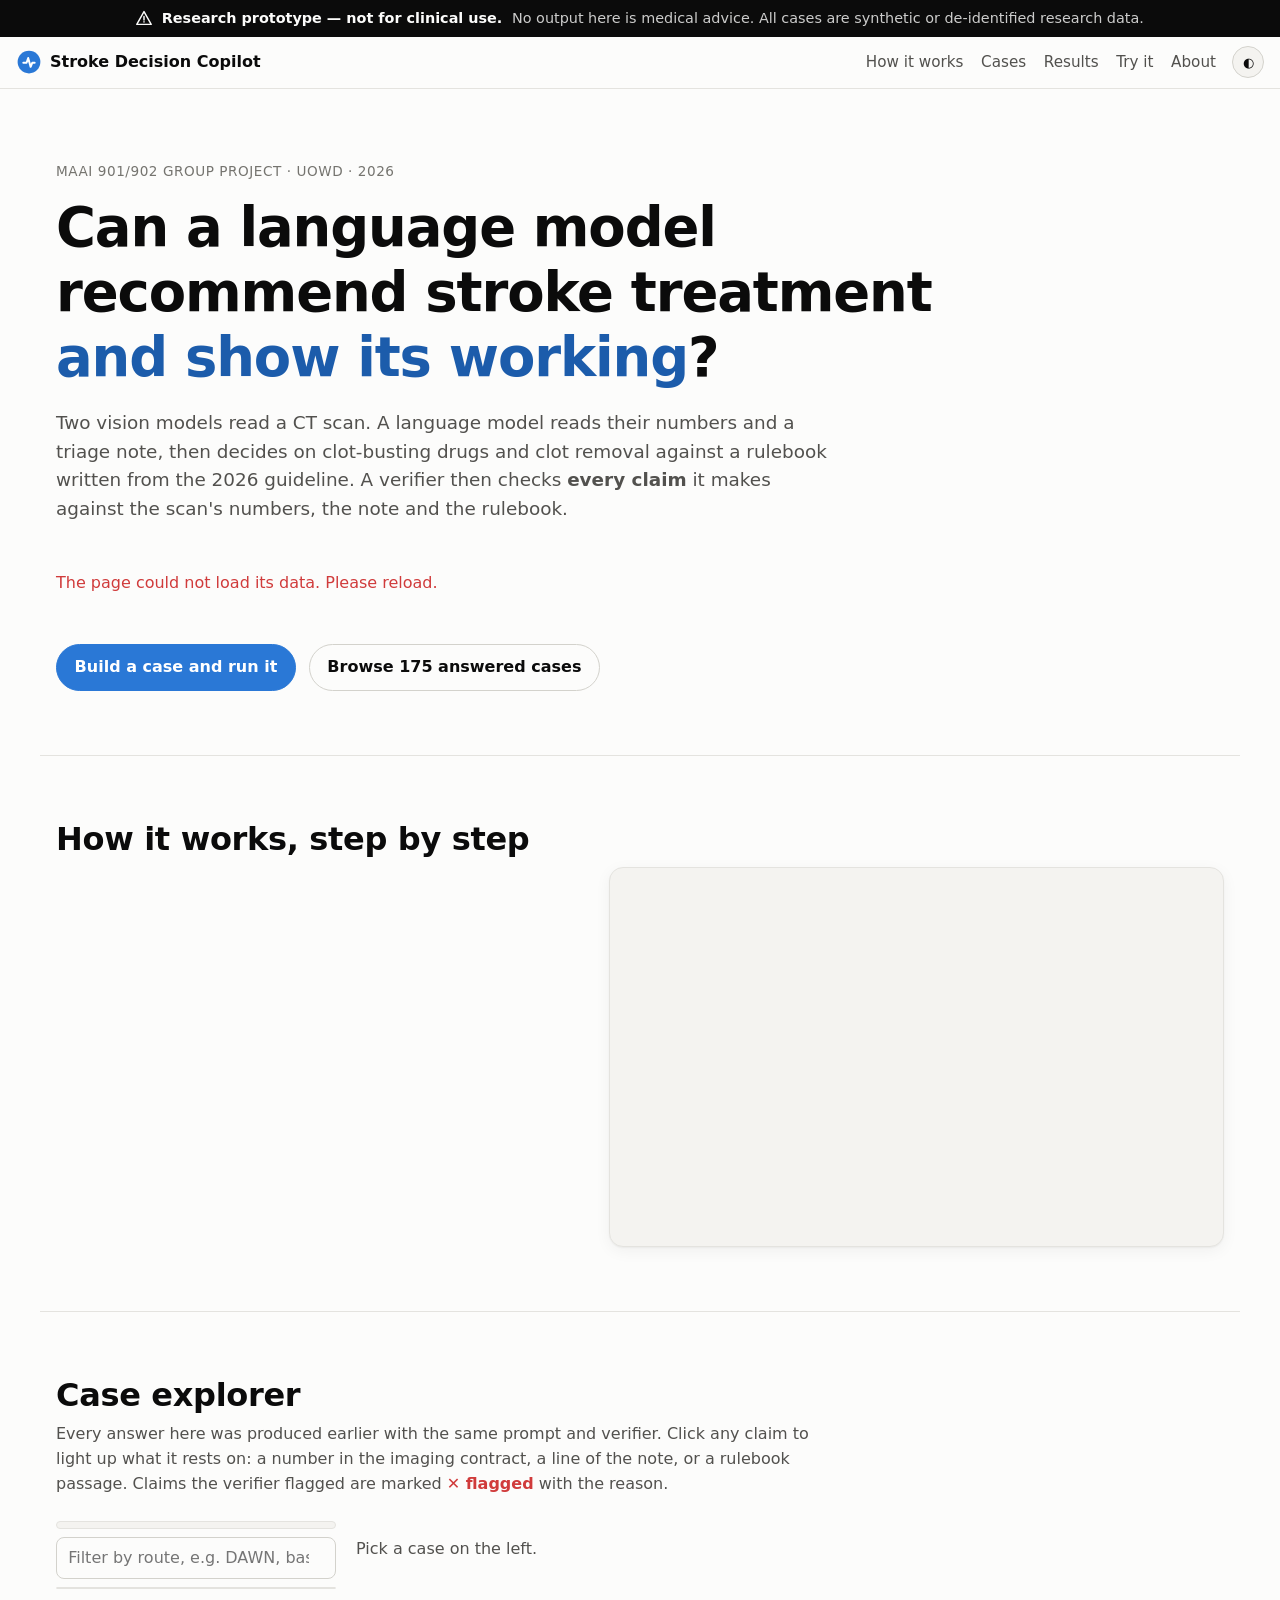
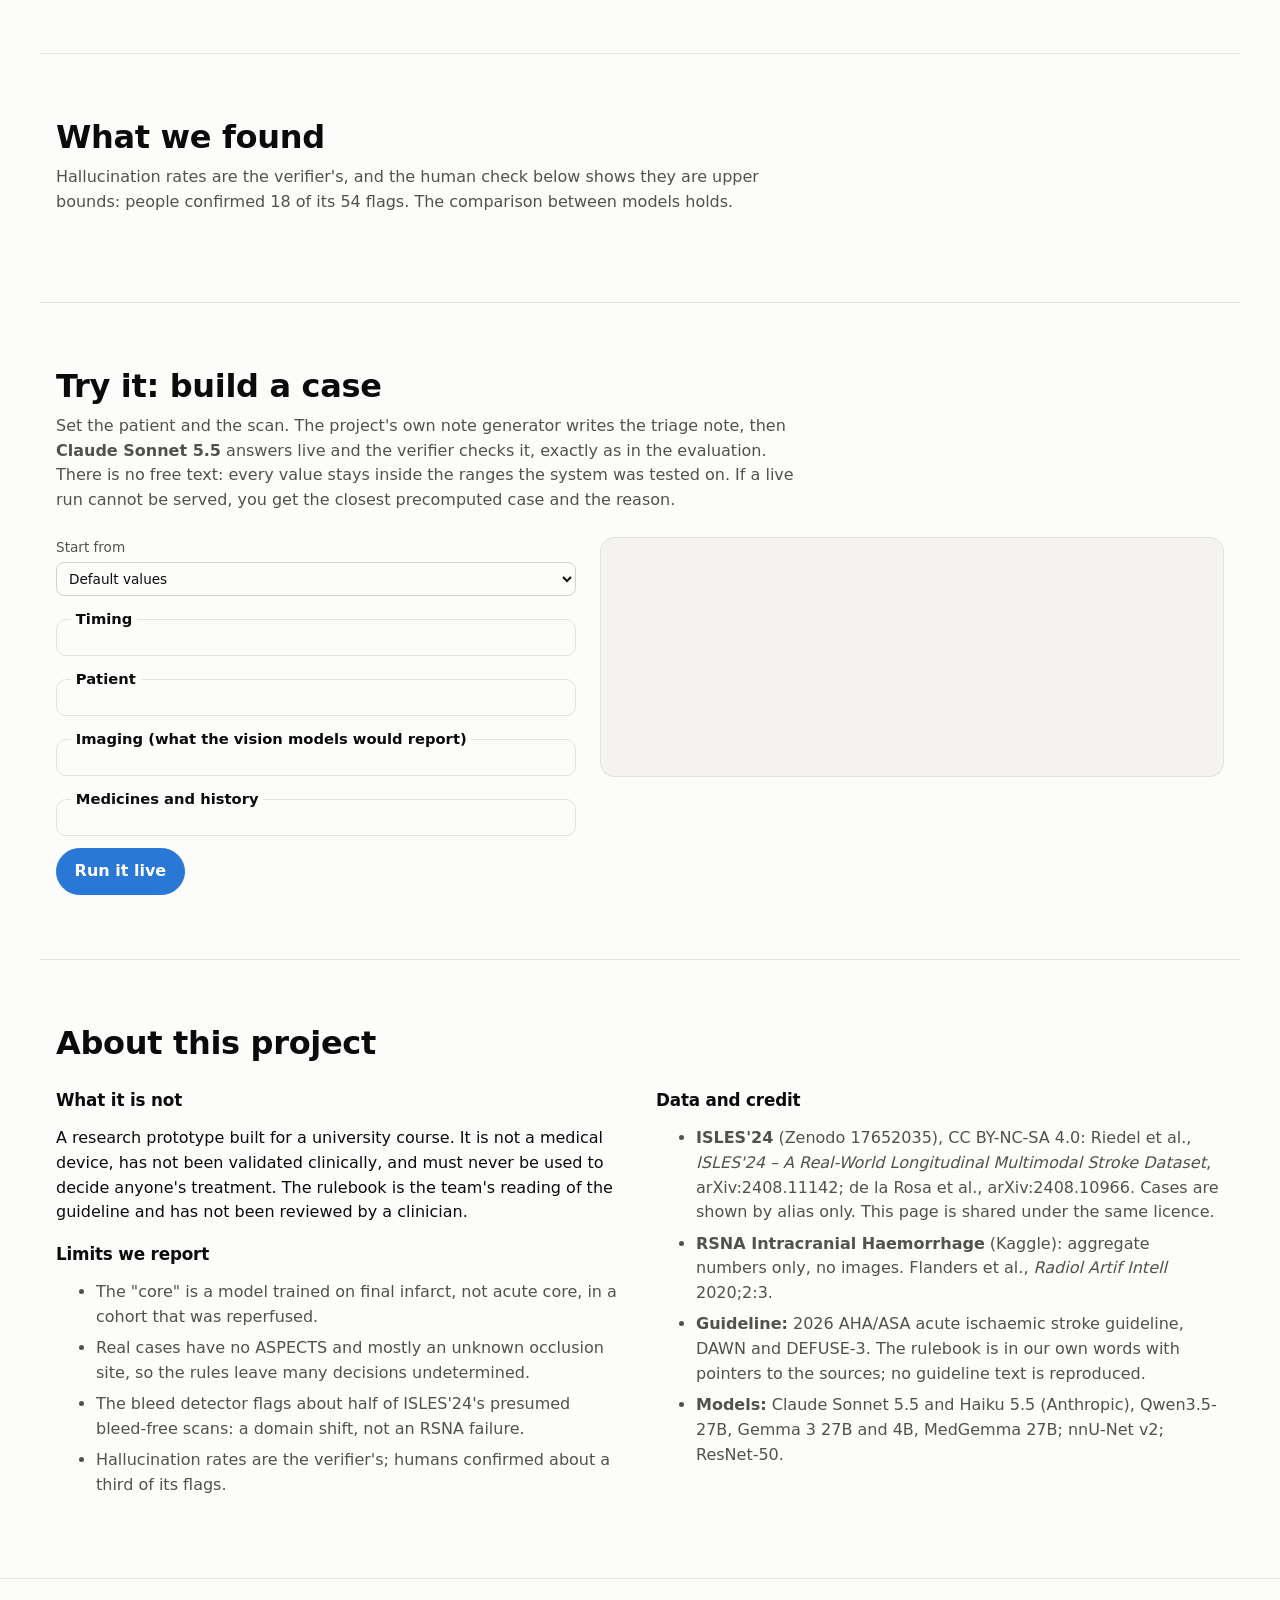
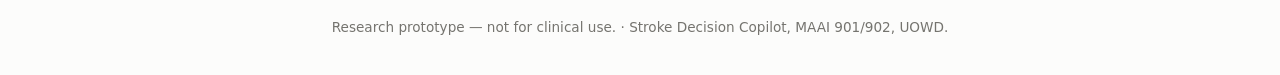
==== demo/space/static/index.html @ 5b5594b1 "EXP-61 fix: name the nnU-Net runs exactly (fold 0: EXP-14 checkpoint, EXP-22 masks). Space page (sto" ====
<!doctype html>
<html lang="en">
<head>
<meta charset="utf-8">
<meta name="viewport" content="width=device-width, initial-scale=1">
<title>Stroke Decision Copilot</title>
<meta name="description" content="A research prototype that reads stroke imaging and a triage note, recommends thrombolysis and thrombectomy against a guideline rulebook, and checks every claim it makes. Not for clinical use.">
<link rel="icon" href="data:image/svg+xml,%3Csvg xmlns='http://www.w3.org/2000/svg' viewBox='0 0 32 32'%3E%3Ccircle cx='16' cy='16' r='14' fill='%232a78d6'/%3E%3Cpath d='M9 17h4l2-6 3 11 2-5h3' stroke='white' stroke-width='2.4' fill='none' stroke-linecap='round' stroke-linejoin='round'/%3E%3C/svg%3E">
<link rel="stylesheet" href="styles.css">
<script src="charts.js" defer></script>
<script src="app.js" defer></script>
</head>
<body>
<div class="banner" role="note" aria-label="Research prototype — not for clinical use">
  <svg aria-hidden="true" viewBox="0 0 20 20" width="16" height="16"><path d="M10 2 19 18H1Z" fill="none" stroke="currentColor" stroke-width="1.8" stroke-linejoin="round"/><path d="M10 8v4.5M10 14.6v.4" stroke="currentColor" stroke-width="1.8" stroke-linecap="round"/></svg>
  <strong>Research prototype — not for clinical use.</strong>
  <span class="banner-more">No output here is medical advice. All cases are synthetic or de-identified research data.</span>
</div>

<header class="top">
  <a class="brand" href="#top" aria-label="Stroke Decision Copilot, home">
    <svg aria-hidden="true" viewBox="0 0 32 32" width="26" height="26"><circle cx="16" cy="16" r="14" fill="var(--accent)"/><path d="M9 17h4l2-6 3 11 2-5h3" stroke="#fff" stroke-width="2.4" fill="none" stroke-linecap="round" stroke-linejoin="round"/></svg>
    <span>Stroke Decision Copilot</span>
  </a>
  <nav aria-label="Sections">
    <a href="#story">How it works</a>
    <a href="#cases">Cases</a>
    <a href="#results">Results</a>
    <a href="#try">Try it</a>
    <a href="#about">About</a>
  </nav>
  <button class="theme" type="button" aria-label="Switch light or dark theme" title="Theme">◐</button>
</header>

<main id="top">
  <section class="hero">
    <p class="eyebrow">MAAI 901/902 group project · UOWD · 2026</p>
    <h1>Can a language model recommend stroke treatment <em>and show its working</em>?</h1>
    <p class="lede">Two vision models read a CT scan. A language model reads their numbers and a triage note,
      then decides on clot-busting drugs and clot removal against a rulebook written from the 2026 guideline.
      A verifier then checks <strong>every claim</strong> it makes against the scan's numbers, the note and the rulebook.</p>
    <div class="hero-stats" id="hero-stats" aria-live="polite"></div>
    <div class="hero-cta">
      <a class="btn primary" href="#try">Build a case and run it</a>
      <a class="btn" href="#cases">Browse 175 answered cases</a>
    </div>
  </section>

  <section id="story" class="story" aria-labelledby="story-title">
    <h2 id="story-title">How it works, step by step</h2>
    <div class="story-grid">
      <ol class="steps" id="steps"></ol>
      <div class="stage" aria-live="polite"><div class="stage-card" id="stage"></div></div>
    </div>
  </section>

  <section id="cases" class="cases" aria-labelledby="cases-title">
    <h2 id="cases-title">Case explorer</h2>
    <p class="section-lede">Every answer here was produced earlier with the same prompt and verifier. Click any claim to light up
      what it rests on: a number in the imaging contract, a line of the note, or a rulebook passage. Claims the verifier
      flagged are marked <span class="flag-chip">✕ flagged</span> with the reason.</p>
    <div class="explorer">
      <aside class="case-list" aria-label="Cases">
        <div class="tabs" role="tablist" id="case-tabs"></div>
        <label class="search"><span class="visually-hidden">Filter cases</span>
          <input id="case-filter" type="search" placeholder="Filter by route, e.g. DAWN, basilar, INR"></label>
        <ul id="case-items" class="case-items"></ul>
      </aside>
      <div class="case-view" id="case-view"><p class="muted">Pick a case on the left.</p></div>
    </div>
  </section>

  <section id="results" class="results" aria-labelledby="results-title">
    <h2 id="results-title">What we found</h2>
    <p class="section-lede">Hallucination rates are the verifier's, and the human check below shows they are upper bounds:
      people confirmed 18 of its 54 flags. The comparison between models holds.</p>
    <div class="result-grid" id="result-grid"></div>
  </section>

  <section id="try" class="try" aria-labelledby="try-title">
    <h2 id="try-title">Try it: build a case</h2>
    <p class="section-lede">Set the patient and the scan. The project's own note generator writes the triage note, then
      <strong>Claude Sonnet 5.5</strong> answers live and the verifier checks it, exactly as in the evaluation. There is no
      free text: every value stays inside the ranges the system was tested on. If a live run cannot be served, you get the
      closest precomputed case and the reason.</p>
    <div class="builder">
      <form id="builder" class="controls" novalidate>
        <div class="preset-row">
          <label>Start from<select id="preset"><option value="">Default values</option></select></label>
        </div>
        <fieldset><legend>Timing</legend><div class="fields" id="f-timing"></div></fieldset>
        <fieldset><legend>Patient</legend><div class="fields" id="f-patient"></div></fieldset>
        <fieldset><legend>Imaging (what the vision models would report)</legend><div class="fields" id="f-imaging"></div></fieldset>
        <fieldset><legend>Medicines and history</legend><div class="fields" id="f-history"></div></fieldset>
        <div class="run-row">
          <button class="btn primary" type="submit" id="run">Run it live</button>
          <span class="muted small" id="live-status"></span>
        </div>
        <p class="error" id="builder-error" role="alert" hidden></p>
      </form>
      <div class="run-panel" id="run-panel">
        <ol class="progress" id="progress" aria-live="polite"></ol>
        <div id="run-result"></div>
      </div>
    </div>
  </section>

  <section id="about" class="about" aria-labelledby="about-title">
    <h2 id="about-title">About this project</h2>
    <div class="about-grid">
      <div>
        <h3>What it is not</h3>
        <p>A research prototype built for a university course. It is not a medical device, has not been validated
          clinically, and must never be used to decide anyone's treatment. The rulebook is the team's reading of the
          guideline and has not been reviewed by a clinician.</p>
        <h3>Limits we report</h3>
        <ul>
          <li>The "core" is a model trained on final infarct, not acute core, in a cohort that was reperfused.</li>
          <li>Real cases have no ASPECTS and mostly an unknown occlusion site, so the rules leave many decisions undetermined.</li>
          <li>The bleed detector flags about half of ISLES'24's presumed bleed-free scans: a domain shift, not an RSNA failure.</li>
          <li>Hallucination rates are the verifier's; humans confirmed about a third of its flags.</li>
        </ul>
      </div>
      <div>
        <h3>Data and credit</h3>
        <ul>
          <li><strong>ISLES'24</strong> (Zenodo 17652035), CC BY-NC-SA 4.0: Riedel et al., <em>ISLES'24 – A Real-World
            Longitudinal Multimodal Stroke Dataset</em>, arXiv:2408.11142; de la Rosa et al., arXiv:2408.10966. Cases are
            shown by alias only. This page is shared under the same licence.</li>
          <li><strong>RSNA Intracranial Haemorrhage</strong> (Kaggle): aggregate numbers only, no images. Flanders et al.,
            <em>Radiol Artif Intell</em> 2020;2:3.</li>
          <li><strong>Guideline:</strong> 2026 AHA/ASA acute ischaemic stroke guideline, DAWN and DEFUSE-3. The rulebook is in
            our own words with pointers to the sources; no guideline text is reproduced.</li>
          <li><strong>Models:</strong> Claude Sonnet 5.5 and Haiku 5.5 (Anthropic), Qwen3.5-27B, Gemma 3 27B and 4B,
            MedGemma 27B; nnU-Net v2; ResNet-50.</li>
        </ul>
      </div>
    </div>
  </section>
</main>
<footer class="foot"><p>Research prototype — not for clinical use. · Stroke Decision Copilot, MAAI 901/902, UOWD.</p></footer>
<div class="tooltip" id="tooltip" role="tooltip" hidden></div>
</body>
</html>
---- demo/space/static/styles.css ----
/* Stroke Decision Copilot — the public Space (DEC-32). Tokens first; light and dark are each chosen, not flipped. */
:root {
  color-scheme: light;
  --surface: #fcfcfb; --surface-2: #f4f3f0; --surface-3: #ebeae6; --line: #e4e3df; --line-2: #d3d2cc;
  --ink: #0b0b0b; --ink-2: #52514e; --ink-3: #75746f;
  --accent: #2a78d6; --accent-ink: #1c5cab; --accent-soft: #e6effb;
  --s1: #2a78d6; --s2: #eb6834; --s3: #1baf7a; --s4: #eda100; --s5: #e87ba4; --s6: #008300;
  --good: #0ca30c; --good-ink: #006300; --critical: #d03b3b; --critical-soft: #fbe9e9; --warning: #fab219;
  --hl-vision: #fff0b3; --hl-note: #d9f2e6; --hl-passage: #e6effb;
  --banner-bg: #0b0b0b; --banner-fg: #fcfcfb;
  --radius: 10px; --shadow: 0 1px 2px rgba(0,0,0,.05), 0 4px 16px rgba(0,0,0,.05);
  --font: ui-sans-serif, system-ui, -apple-system, "Segoe UI", Roboto, "Helvetica Neue", Arial, sans-serif;
  --mono: ui-monospace, "SF Mono", Menlo, Consolas, monospace;
}
@media (prefers-color-scheme: dark) {
  :root:not([data-theme="light"]) {
    color-scheme: dark;
    --surface: #1a1a19; --surface-2: #222220; --surface-3: #2c2c2a; --line: #333331; --line-2: #45453f;
    --ink: #f0efec; --ink-2: #c3c2b7; --ink-3: #9b9a91;
    --accent: #3987e5; --accent-ink: #86b6ef; --accent-soft: #1c2c40;
    --s1: #3987e5; --s2: #d95926; --s3: #199e70; --s4: #c98500; --s5: #d55181; --s6: #008300;
    --good-ink: #5fc35f; --critical-soft: #3a1f1f;
    --hl-vision: #4a3f12; --hl-note: #173b2b; --hl-passage: #1c2c40;
    --banner-bg: #f0efec; --banner-fg: #0b0b0b;
    --shadow: 0 1px 2px rgba(0,0,0,.4);
  }
}
:root[data-theme="dark"] {
  color-scheme: dark;
  --surface: #1a1a19; --surface-2: #222220; --surface-3: #2c2c2a; --line: #333331; --line-2: #45453f;
  --ink: #f0efec; --ink-2: #c3c2b7; --ink-3: #9b9a91;
  --accent: #3987e5; --accent-ink: #86b6ef; --accent-soft: #1c2c40;
  --s1: #3987e5; --s2: #d95926; --s3: #199e70; --s4: #c98500; --s5: #d55181; --s6: #008300;
  --good-ink: #5fc35f; --critical-soft: #3a1f1f;
  --hl-vision: #4a3f12; --hl-note: #173b2b; --hl-passage: #1c2c40;
  --banner-bg: #f0efec; --banner-fg: #0b0b0b;
  --shadow: 0 1px 2px rgba(0,0,0,.4);
}

* { box-sizing: border-box; }
html { scroll-behavior: smooth; scroll-padding-top: 108px; }
@media (prefers-reduced-motion: reduce) { html { scroll-behavior: auto; } * { transition: none !important; animation: none !important; } }
body { margin: 0; background: var(--surface); color: var(--ink); font: 16px/1.55 var(--font); -webkit-font-smoothing: antialiased; }
h1, h2, h3 { line-height: 1.2; letter-spacing: -0.01em; }
h2 { font-size: clamp(1.5rem, 2.6vw, 2rem); margin: 0 0 .5rem; }
h3 { font-size: 1.05rem; margin: 1.2rem 0 .4rem; }
a { color: var(--accent-ink); }
.muted { color: var(--ink-2); } .small { font-size: .85rem; }
.visually-hidden { position: absolute; width: 1px; height: 1px; overflow: hidden; clip: rect(0 0 0 0); white-space: nowrap; }
:focus-visible { outline: 2px solid var(--accent); outline-offset: 2px; border-radius: 4px; }

/* The banner (§8.5): fixed, never dismissable. */
.banner { position: sticky; top: 0; z-index: 50; display: flex; gap: .6rem; align-items: center; justify-content: center;
  flex-wrap: wrap; padding: .45rem 16px; background: var(--banner-bg); color: var(--banner-fg); font-size: .9rem; text-align: center; }
.banner-more { opacity: .8; }
@media (max-width: 640px) { .banner-more { display: none; } }

.top { position: sticky; top: 34px; z-index: 40; display: flex; align-items: center; gap: 1rem; padding: .6rem 16px;
  background: color-mix(in srgb, var(--surface) 92%, transparent); backdrop-filter: blur(8px); border-bottom: 1px solid var(--line); }
.brand { display: flex; align-items: center; gap: .5rem; font-weight: 650; color: var(--ink); text-decoration: none; }
.top nav { display: flex; gap: 1.1rem; margin-left: auto; overflow-x: auto; scrollbar-width: none; }
.top nav::-webkit-scrollbar { display: none; }
.top nav a { color: var(--ink-2); text-decoration: none; font-size: .95rem; white-space: nowrap; }
.top nav a:hover { color: var(--ink); }
.theme { border: 1px solid var(--line-2); background: var(--surface-2); color: var(--ink); border-radius: 999px; width: 32px; height: 32px; cursor: pointer; }
@media (max-width: 760px) { .brand span { display: none; } .top nav { gap: .8rem; } }

main > section { max-width: 1200px; margin: 0 auto; padding: 64px 16px; }
main > section + section { border-top: 1px solid var(--line); }
.section-lede { max-width: 760px; color: var(--ink-2); margin: 0 0 1.5rem; }

.hero { padding-top: 72px !important; }
.eyebrow { color: var(--ink-3); font-size: .85rem; letter-spacing: .04em; text-transform: uppercase; margin: 0 0 .8rem; }
.hero h1 { font-size: clamp(2rem, 5vw, 3.4rem); max-width: 900px; margin: 0 0 1rem; letter-spacing: -0.02em; }
.hero h1 em { font-style: normal; color: var(--accent-ink); }
.lede { font-size: 1.15rem; max-width: 780px; color: var(--ink-2); }
.hero-stats { display: grid; grid-template-columns: repeat(auto-fit, minmax(170px, 1fr)); gap: 12px; margin: 2rem 0; max-width: 960px; }
.stat { background: var(--surface-2); border: 1px solid var(--line); border-radius: var(--radius); padding: 14px 16px; }
.stat .v { font-size: 1.7rem; font-weight: 650; letter-spacing: -0.01em; }
.stat .l { color: var(--ink-2); font-size: .85rem; }
.hero-cta { display: flex; gap: .8rem; flex-wrap: wrap; }
.btn { display: inline-flex; align-items: center; gap: .4rem; padding: .65rem 1.1rem; border-radius: 999px; border: 1px solid var(--line-2);
  background: var(--surface); color: var(--ink); text-decoration: none; font: inherit; font-weight: 550; cursor: pointer; }
.btn.primary { background: var(--accent); border-color: var(--accent); color: #fff; }
.btn:disabled { opacity: .55; cursor: progress; }

/* Story */
.story-grid { display: grid; grid-template-columns: minmax(0, 5fr) minmax(0, 6fr); gap: 40px; align-items: start; }
.steps { list-style: none; margin: 0; padding: 0; }
.step { padding: 22px 0 22px 22px; border-left: 2px solid var(--line); cursor: pointer; min-height: 38vh; }
.step.on { border-left-color: var(--accent); }
.step h3 { margin: 0 0 .4rem; font-size: 1.2rem; } .step .n { color: var(--ink-3); font-size: .8rem; letter-spacing: .05em; }
.step p { margin: .3rem 0; color: var(--ink-2); }
.stage { position: sticky; top: 130px; }
.stage-card { background: var(--surface-2); border: 1px solid var(--line); border-radius: 14px; padding: 22px; min-height: 380px; box-shadow: var(--shadow); }
@media (max-width: 900px) { .story-grid { grid-template-columns: minmax(0, 1fr); } .stage { position: static; } .step { min-height: 0; } }

/* Explorer */
.explorer { display: grid; grid-template-columns: 280px minmax(0, 1fr); gap: 20px; }
@media (max-width: 900px) { .explorer { grid-template-columns: minmax(0, 1fr); } .case-items { max-height: 240px !important; } }
.tabs { display: flex; gap: 4px; background: var(--surface-2); border: 1px solid var(--line); border-radius: 999px; padding: 3px; margin-bottom: 8px; }
.tabs button { flex: 1; border: 0; background: transparent; color: var(--ink-2); padding: .35rem .5rem; border-radius: 999px; font: inherit; font-size: .85rem; cursor: pointer; }
.tabs button[aria-selected="true"] { background: var(--surface); color: var(--ink); box-shadow: var(--shadow); }
.search input { width: 100%; padding: .5rem .7rem; border: 1px solid var(--line-2); border-radius: 8px; background: var(--surface); color: var(--ink); font: inherit; }
.case-items { list-style: none; margin: 8px 0 0; padding: 0; max-height: 620px; overflow: auto; border: 1px solid var(--line); border-radius: var(--radius); }
.case-items li button { width: 100%; text-align: left; border: 0; border-bottom: 1px solid var(--line); background: transparent; padding: .55rem .7rem; cursor: pointer; color: var(--ink); font: inherit; }
.case-items li button:hover, .case-items li button[aria-current="true"] { background: var(--accent-soft); }
.case-items .t { font-weight: 550; font-size: .92rem; } .case-items .r { color: var(--ink-2); font-size: .8rem; }
.case-view { min-width: 0; }
.case-head { display: flex; flex-wrap: wrap; gap: .6rem; align-items: center; margin-bottom: 12px; }
.case-head h3 { margin: 0 .4rem 0 0; font-size: 1.25rem; }
.chips { display: flex; gap: 6px; flex-wrap: wrap; }
.chip { border: 1px solid var(--line-2); background: var(--surface); color: var(--ink-2); padding: .25rem .6rem; border-radius: 999px; font: inherit; font-size: .82rem; cursor: pointer; display: inline-flex; gap: .35rem; align-items: center; }
.chip[aria-pressed="true"] { border-color: var(--ink); color: var(--ink); }
.chip .sw { width: 9px; height: 9px; border-radius: 50%; }
.chip:disabled { opacity: .45; cursor: not-allowed; }
.panes { display: grid; grid-template-columns: minmax(0, 1fr) minmax(0, 1fr); gap: 16px; }
.panes > .pane:first-child { position: sticky; top: 110px; max-height: calc(100vh - 130px); overflow: auto; }
@media (max-width: 1000px) { .panes { grid-template-columns: minmax(0, 1fr); } .panes > .pane:first-child { position: static; max-height: none; } }
.pane { background: var(--surface); border: 1px solid var(--line); border-radius: var(--radius); padding: 14px 16px; min-width: 0; }
.pane h4 { margin: 0 0 .5rem; font-size: .8rem; letter-spacing: .05em; text-transform: uppercase; color: var(--ink-3); }
.note { white-space: pre-wrap; font-size: .92rem; margin: 0; }
mark { background: var(--hl-note); color: inherit; border-radius: 3px; padding: 0 2px; transition: background .2s; }
.contract { width: 100%; border-collapse: collapse; font-size: .88rem; }
.contract td { padding: .28rem .4rem; border-bottom: 1px solid var(--line); vertical-align: top; }
.contract td:first-child { color: var(--ink-2); font-family: var(--mono); font-size: .8rem; white-space: nowrap; }
.contract td:last-child { font-variant-numeric: tabular-nums; }
.contract tr.hl td { background: var(--hl-vision); }
.decisions { display: grid; grid-template-columns: 1fr 1fr; gap: 10px; margin: 14px 0; }
.dec { border: 1px solid var(--line); border-radius: var(--radius); padding: 10px 12px; background: var(--surface); }
.dec .k { font-size: .8rem; color: var(--ink-3); text-transform: uppercase; letter-spacing: .05em; }
.dec .v { font-size: 1.15rem; font-weight: 650; }
.dec .vs { font-size: .85rem; color: var(--ink-2); }
.agree { color: var(--good-ink); } .disagree { color: var(--critical); }
.claims { list-style: none; margin: 0; padding: 0; }
.claim { display: grid; grid-template-columns: 22px minmax(0, 1fr); gap: 6px; padding: .5rem .6rem; border-radius: 8px; cursor: pointer; border: 1px solid transparent; }
.claim:hover { background: var(--surface-2); }
.claim[aria-pressed="true"] { border-color: var(--accent); background: var(--accent-soft); }
.claim .ic { font-weight: 700; text-align: center; }
.claim.ok .ic { color: var(--good-ink); } .claim.bad .ic { color: var(--critical); }
.claim.bad { background: var(--critical-soft); }
.claim .meta { color: var(--ink-3); font-size: .78rem; }
.claim .why { color: var(--critical); font-size: .85rem; margin-top: .2rem; }
.flag-chip { color: var(--critical); font-weight: 600; white-space: nowrap; }
.group-title { margin: 14px 0 4px; font-size: .78rem; text-transform: uppercase; letter-spacing: .05em; color: var(--ink-3); }
.passage { background: var(--hl-passage); border-radius: 8px; padding: 10px 12px; margin-top: 8px; font-size: .9rem; }
.passage .pid { font-family: var(--mono); font-size: .78rem; color: var(--ink-2); }
.counts { display: flex; gap: 14px; flex-wrap: wrap; color: var(--ink-2); font-size: .88rem; margin: 6px 0 10px; }
.notice { border-radius: var(--radius); padding: 10px 14px; margin: 10px 0; background: var(--surface-2); border: 1px solid var(--line); }
.notice.fallback { border-color: var(--warning); }
.notice strong { display: block; }

/* Results */
.result-grid { display: grid; grid-template-columns: repeat(auto-fit, minmax(min(100%, 520px), 1fr)); gap: 20px; }
.card { background: var(--surface); border: 1px solid var(--line); border-radius: 14px; padding: 18px 20px; min-width: 0; }
.card h3 { margin: 0 0 .2rem; } .card .sub { color: var(--ink-2); font-size: .9rem; margin: 0 0 .8rem; }
.card .src { color: var(--ink-3); font-size: .78rem; margin-top: .6rem; }
.card details { margin-top: .6rem; font-size: .85rem; } .card summary { cursor: pointer; color: var(--ink-2); }
.tbl { width: 100%; border-collapse: collapse; margin-top: .4rem; font-size: .85rem; }
.tbl th, .tbl td { text-align: left; padding: .25rem .4rem; border-bottom: 1px solid var(--line); }
.tbl td.num, .tbl th.num { text-align: right; font-variant-numeric: tabular-nums; }
.legend { display: flex; gap: 14px; flex-wrap: wrap; font-size: .82rem; color: var(--ink-2); margin: .3rem 0; }
.legend i { display: inline-block; width: 10px; height: 10px; border-radius: 50%; margin-right: 5px; vertical-align: -1px; }
.seg { display: inline-flex; border: 1px solid var(--line-2); border-radius: 999px; overflow: hidden; margin-bottom: .6rem; }
.seg button { border: 0; background: transparent; color: var(--ink-2); padding: .3rem .7rem; font: inherit; font-size: .82rem; cursor: pointer; }
.seg button[aria-pressed="true"] { background: var(--ink); color: var(--surface); }
svg.chart { width: 100%; max-width: 680px; height: auto; display: block; overflow: visible; }
svg.chart text { fill: var(--ink-2); font: 12px var(--font); }
svg.chart .grid { stroke: var(--line); stroke-width: 1; }
svg.chart .axis { stroke: var(--line-2); stroke-width: 1; }
svg.chart .ci { stroke-width: 2; stroke-linecap: round; }
svg.chart .hit { fill: transparent; cursor: pointer; }
.tiles { display: grid; grid-template-columns: repeat(auto-fit, minmax(130px, 1fr)); gap: 10px; }
.tooltip { position: fixed; z-index: 100; pointer-events: none; background: var(--ink); color: var(--surface); padding: .4rem .6rem; border-radius: 6px; font-size: .82rem; max-width: 280px; box-shadow: var(--shadow); }

/* Builder */
.builder { display: grid; grid-template-columns: minmax(0, 5fr) minmax(0, 6fr); gap: 24px; align-items: start; }
@media (max-width: 1000px) { .builder { grid-template-columns: minmax(0, 1fr); } }
.controls fieldset { min-width: 0; border: 1px solid var(--line); border-radius: var(--radius); padding: 10px 14px 14px; margin: 0 0 12px; }
.controls legend { font-weight: 600; padding: 0 .3rem; font-size: .92rem; }
.fields { display: grid; grid-template-columns: repeat(auto-fit, minmax(min(100%, 200px), 1fr)); gap: 10px 14px; }
.field label, .preset-row label { display: flex; flex-direction: column; gap: 4px; font-size: .85rem; color: var(--ink-2); }
.field .row { display: flex; gap: 8px; align-items: center; }
.field input[type=range] { flex: 1; accent-color: var(--accent); }
.field output { min-width: 64px; text-align: right; font-variant-numeric: tabular-nums; color: var(--ink); font-weight: 550; font-size: .9rem; }
.field select, .preset-row select { width: 100%; max-width: 100%; min-width: 0; padding: .45rem .5rem; border: 1px solid var(--line-2); border-radius: 8px; background: var(--surface); color: var(--ink); font: inherit; }
.field.check label { flex-direction: row; align-items: center; gap: 8px; color: var(--ink); }
.field[hidden] { display: none; }
.preset-row { margin-bottom: 12px; }
.run-row { display: flex; gap: 12px; align-items: center; flex-wrap: wrap; }
.error { color: var(--critical); }
.run-panel { background: var(--surface-2); border: 1px solid var(--line); border-radius: 14px; padding: 16px 18px; min-height: 240px; }
.progress { list-style: none; margin: 0 0 12px; padding: 0; }
.progress li { display: grid; grid-template-columns: 22px 1fr auto; gap: 8px; padding: .3rem 0; color: var(--ink-3); }
.progress li.running { color: var(--ink); } .progress li.done { color: var(--ink-2); }
.progress .dot { width: 12px; height: 12px; border-radius: 50%; border: 2px solid var(--line-2); margin-top: 5px; }
.progress li.running .dot { border-color: var(--accent); border-top-color: transparent; animation: spin 0.9s linear infinite; }
.progress li.done .dot { background: var(--good); border-color: var(--good); }
.progress .time { font-variant-numeric: tabular-nums; font-size: .85rem; }
@keyframes spin { to { transform: rotate(360deg); } }

.about-grid { display: grid; grid-template-columns: repeat(auto-fit, minmax(min(100%, 420px), 1fr)); gap: 32px; }
.about li { margin-bottom: .4rem; color: var(--ink-2); }
.foot { border-top: 1px solid var(--line); padding: 24px 16px; text-align: center; color: var(--ink-3); font-size: .85rem; }
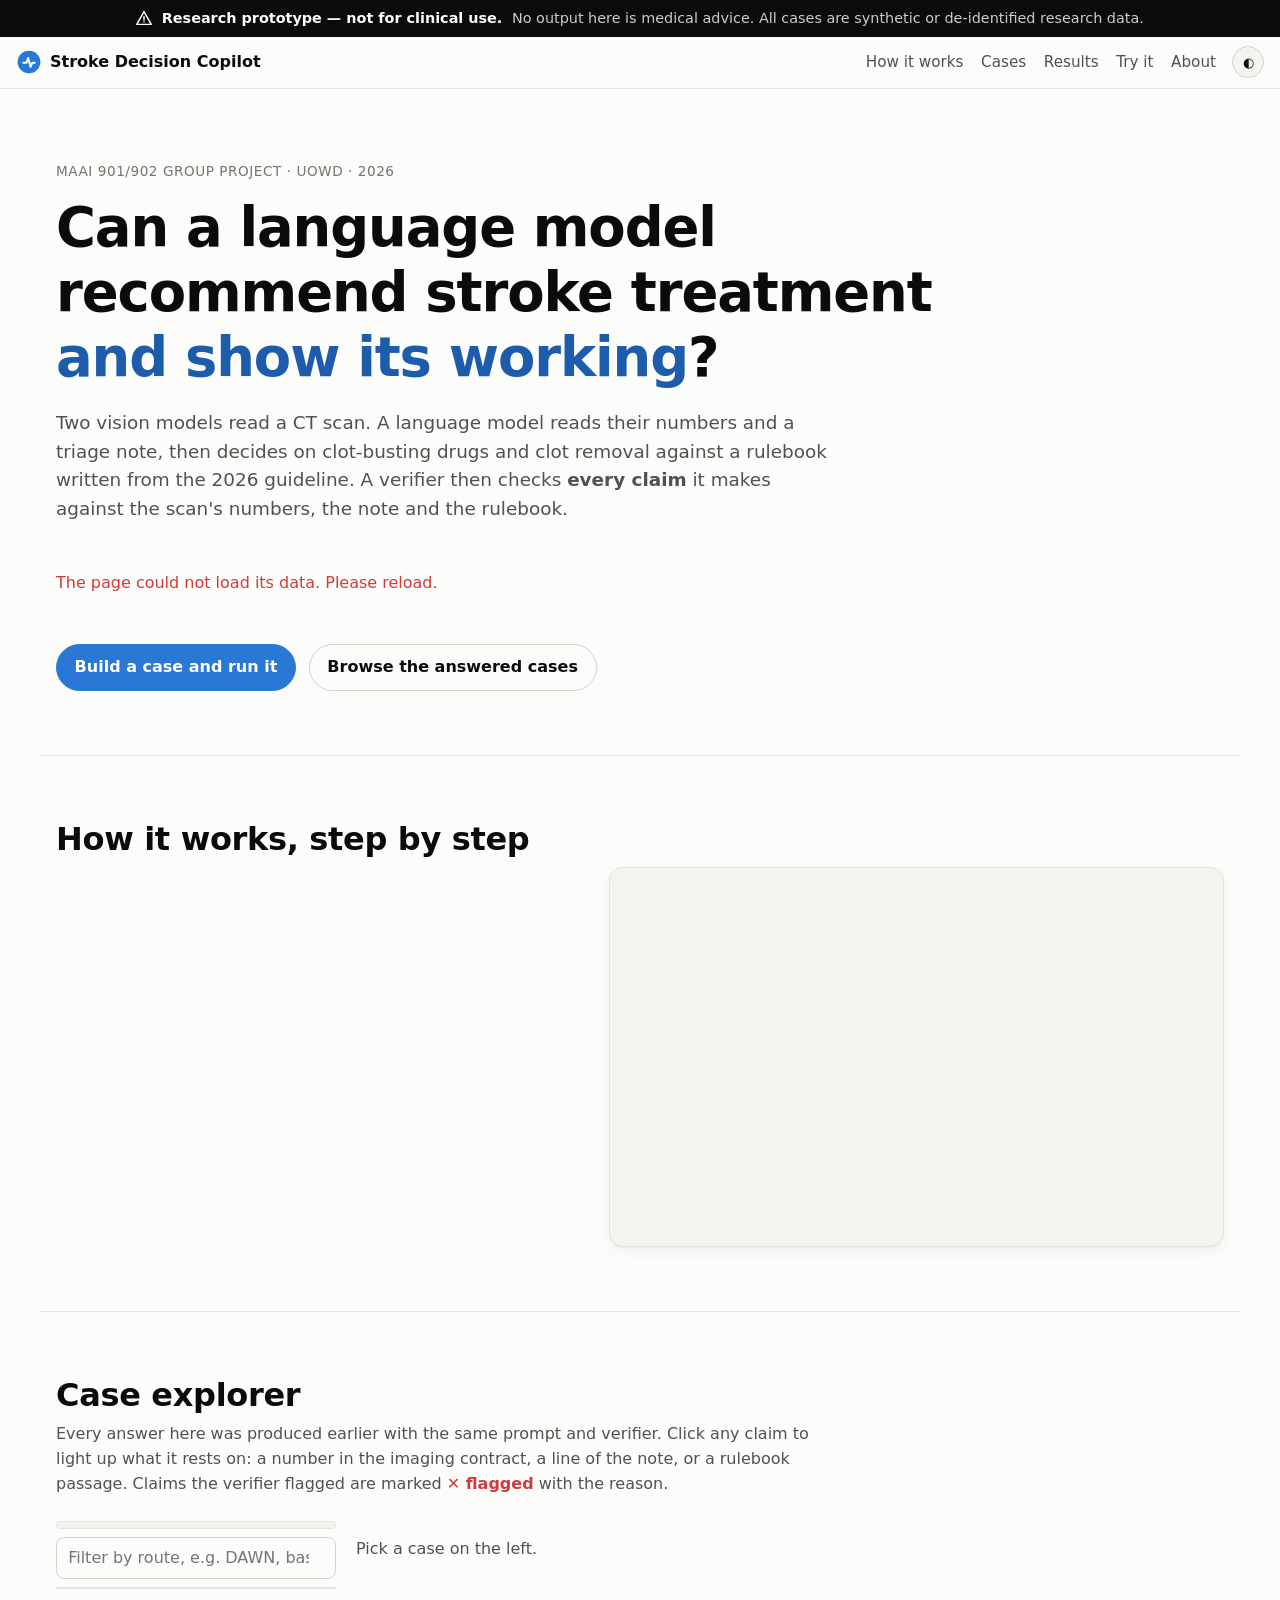
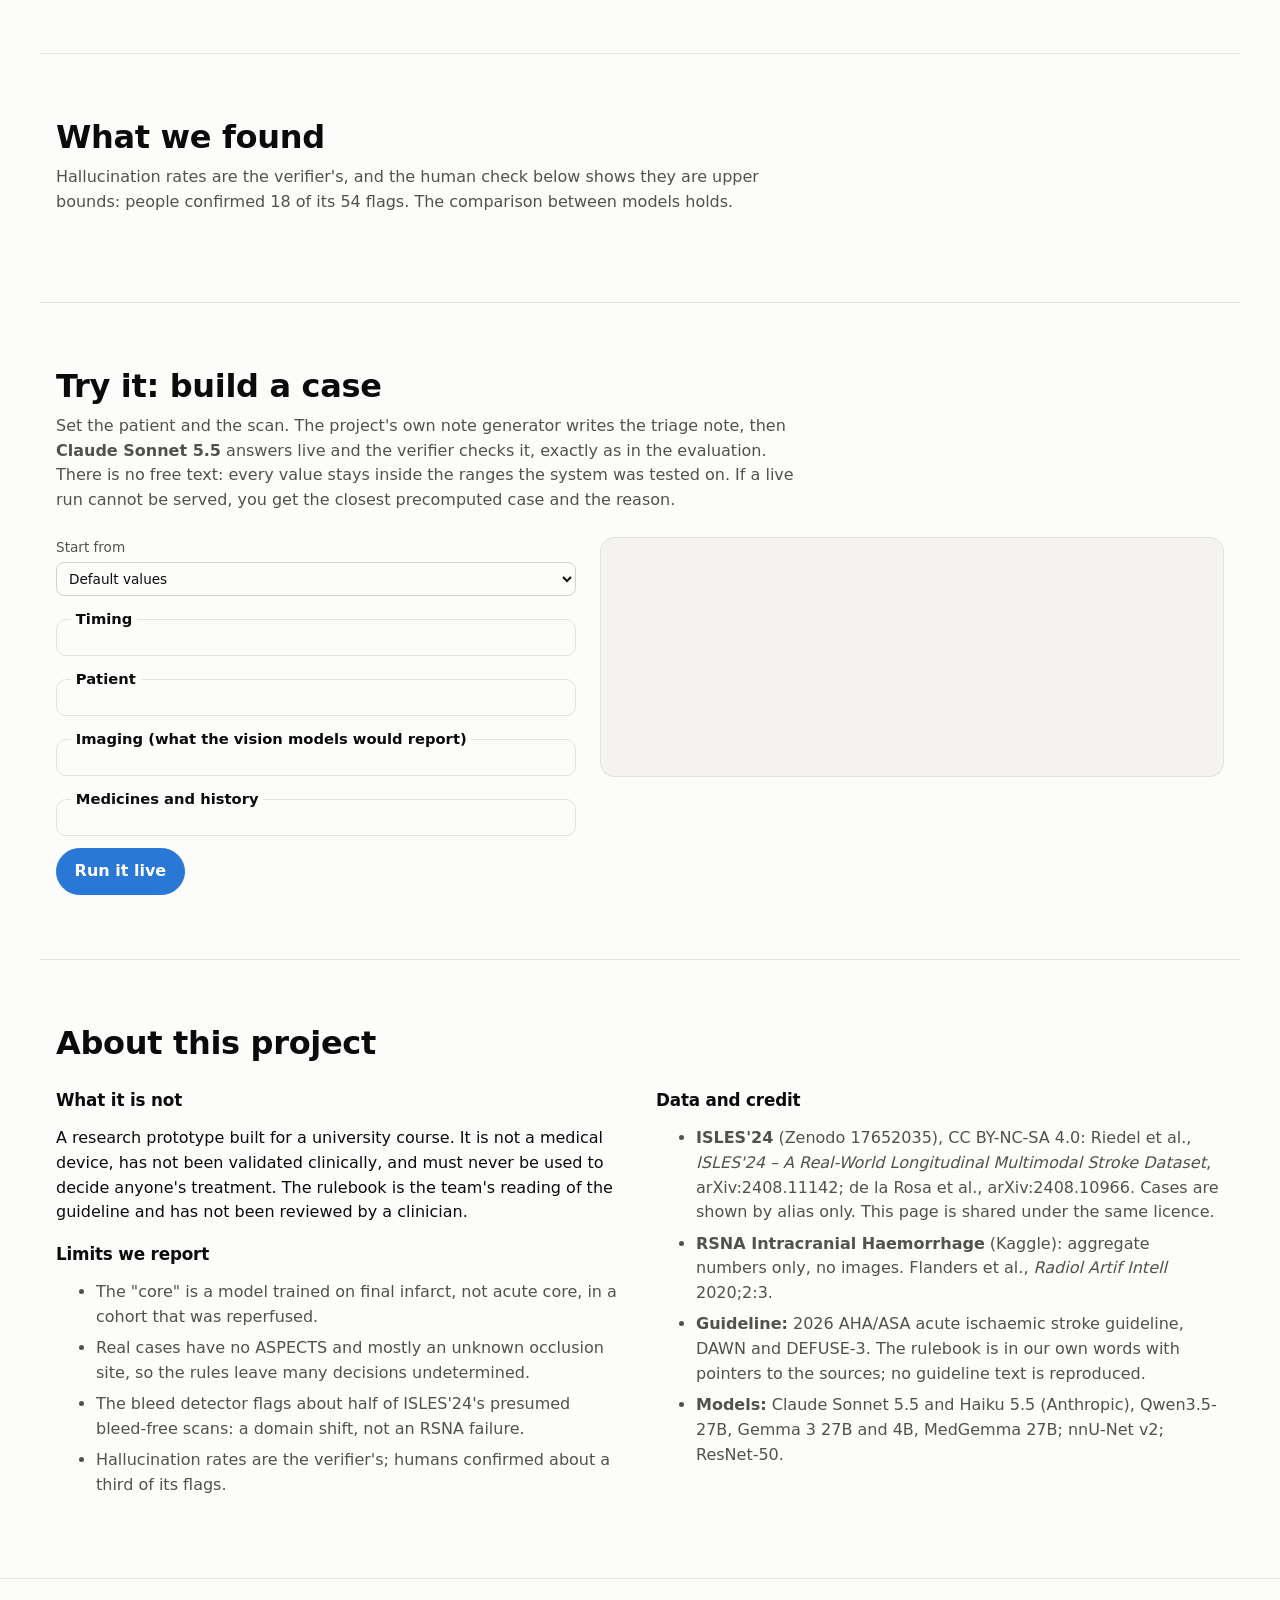
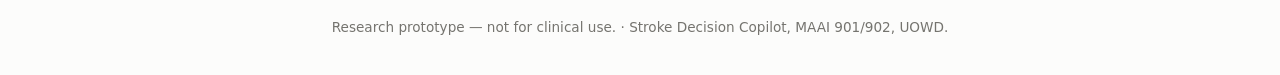
==== commit f9badb98: "The Space filled with held-out results (phase4 bank/space: 195 cases, H-xx aliases, EXP-66 cards); n" ====
--- a/demo/space/static/index.html
+++ b/demo/space/static/index.html
@@ -42,7 +42,7 @@
     <div class="hero-stats" id="hero-stats" aria-live="polite"></div>
     <div class="hero-cta">
       <a class="btn primary" href="#try">Build a case and run it</a>
-      <a class="btn" href="#cases">Browse 175 answered cases</a>
+      <a class="btn" href="#cases" id="browse-cases">Browse the answered cases</a>
     </div>
   </section>
 
--- a/demo/space/static/styles.css
+++ b/demo/space/static/styles.css
@@ -93,7 +93,15 @@
 .step p { margin: .3rem 0; color: var(--ink-2); }
 .stage { position: sticky; top: 130px; }
 .stage-card { background: var(--surface-2); border: 1px solid var(--line); border-radius: 14px; padding: 22px; min-height: 380px; box-shadow: var(--shadow); }
-@media (max-width: 900px) { .story-grid { grid-template-columns: minmax(0, 1fr); } .stage { position: static; } .step { min-height: 0; } }
+.inline-stage { display: none; }
+@media (max-width: 900px) { .story-grid { grid-template-columns: minmax(0, 1fr); } .stage { display: none; } .step { min-height: 0; }
+  .inline-stage { display: block; margin-top: 12px; background: var(--surface-2); border: 1px solid var(--line); border-radius: 12px; padding: 14px; } }
+
+figure { margin: 0; }
+.triptych { display: grid; grid-template-columns: repeat(3, minmax(0, 1fr)); gap: 8px; }
+.triptych img, .overlay img { width: 100%; height: auto; border-radius: 8px; display: block; background: #0b0b0b; }
+.triptych figcaption, .overlay figcaption { font-size: .78rem; color: var(--ink-2); margin-top: 4px; }
+.overlay { max-width: 360px; margin-bottom: 12px; }
 
 /* Explorer */
 .explorer { display: grid; grid-template-columns: 280px minmax(0, 1fr); gap: 20px; }
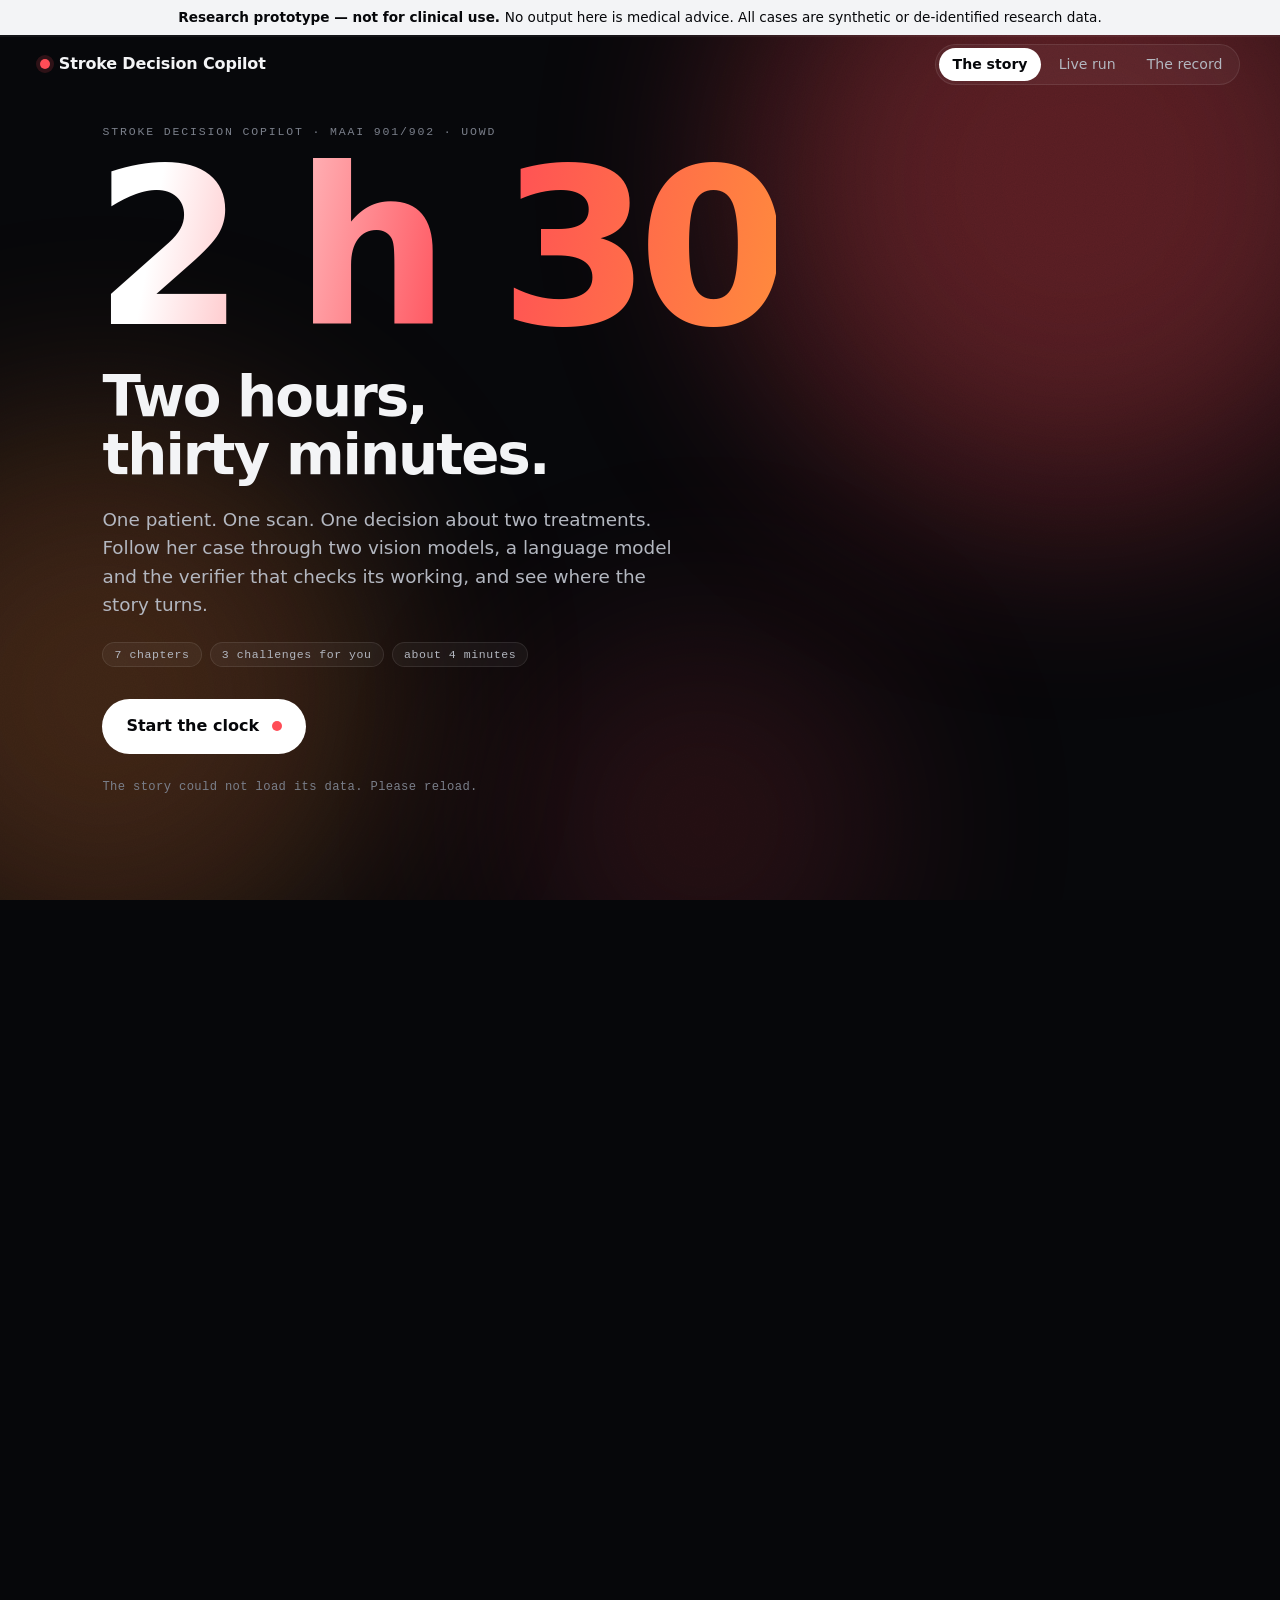
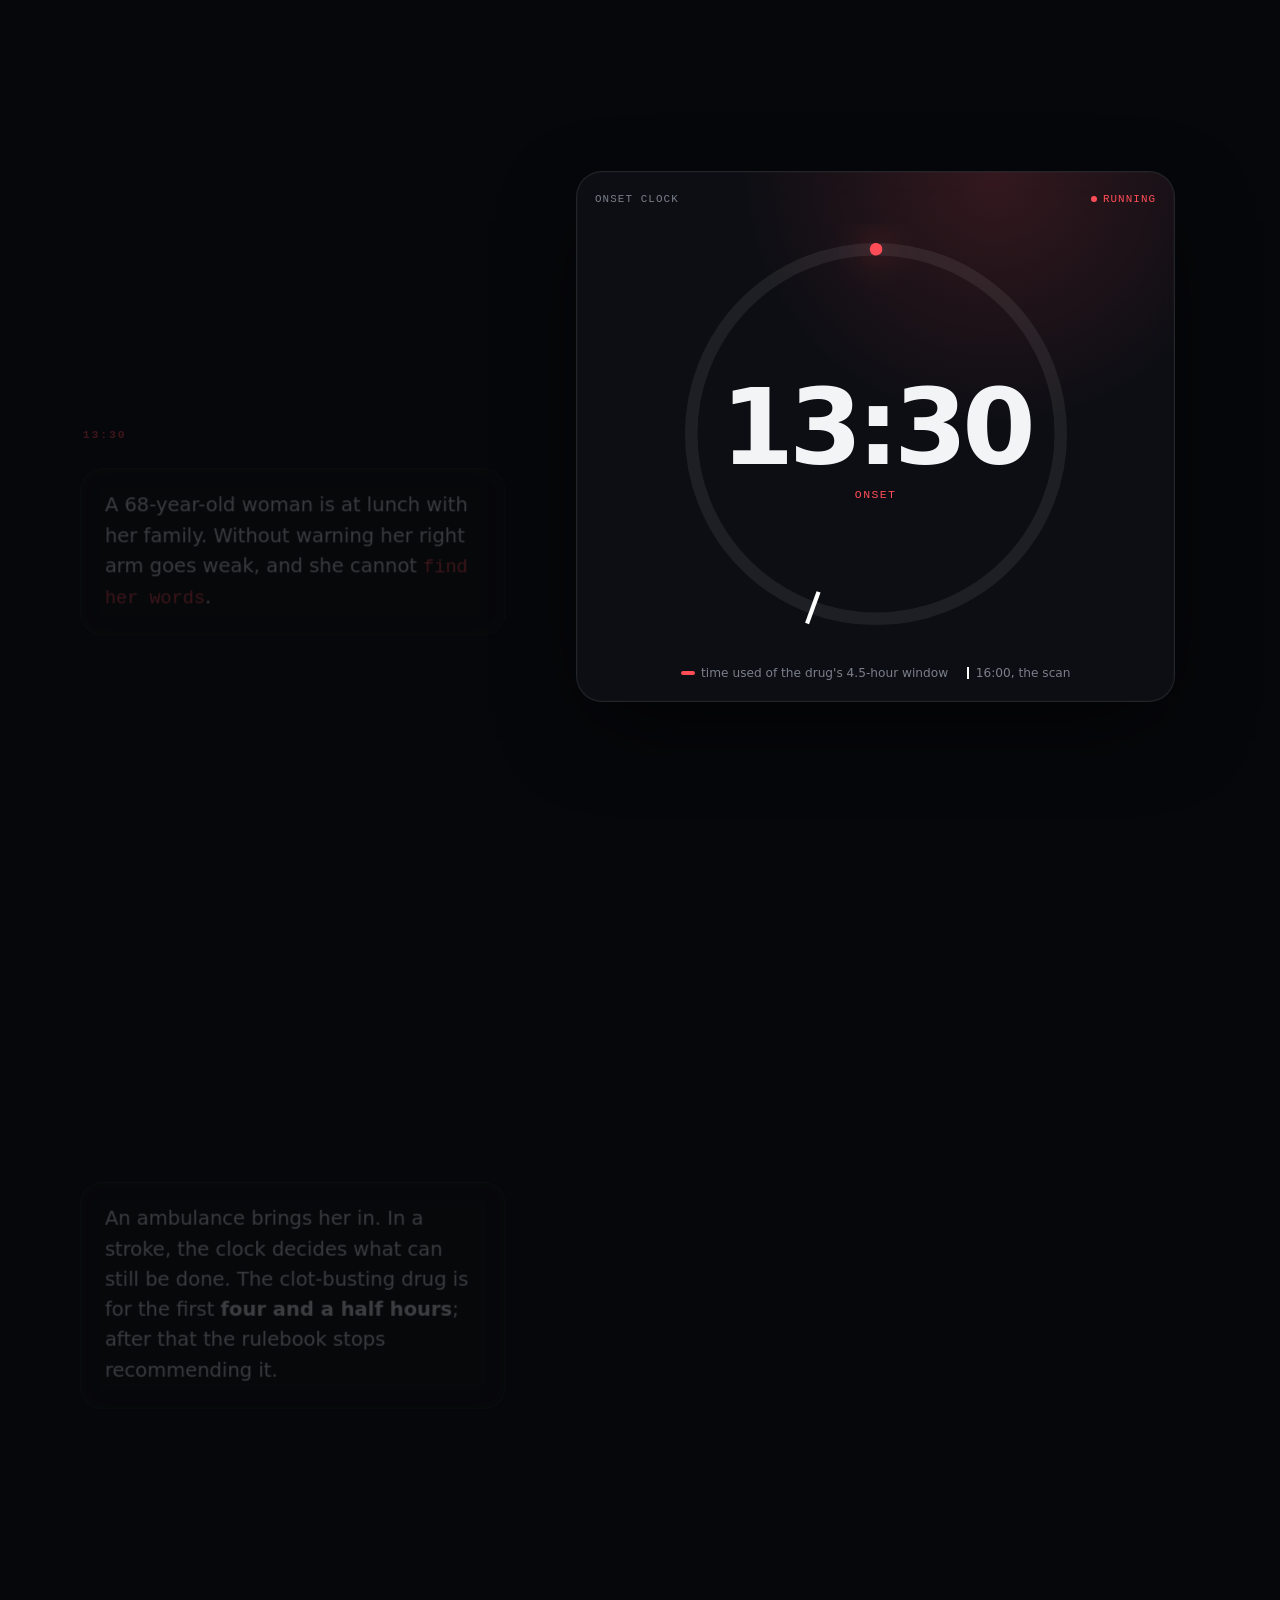
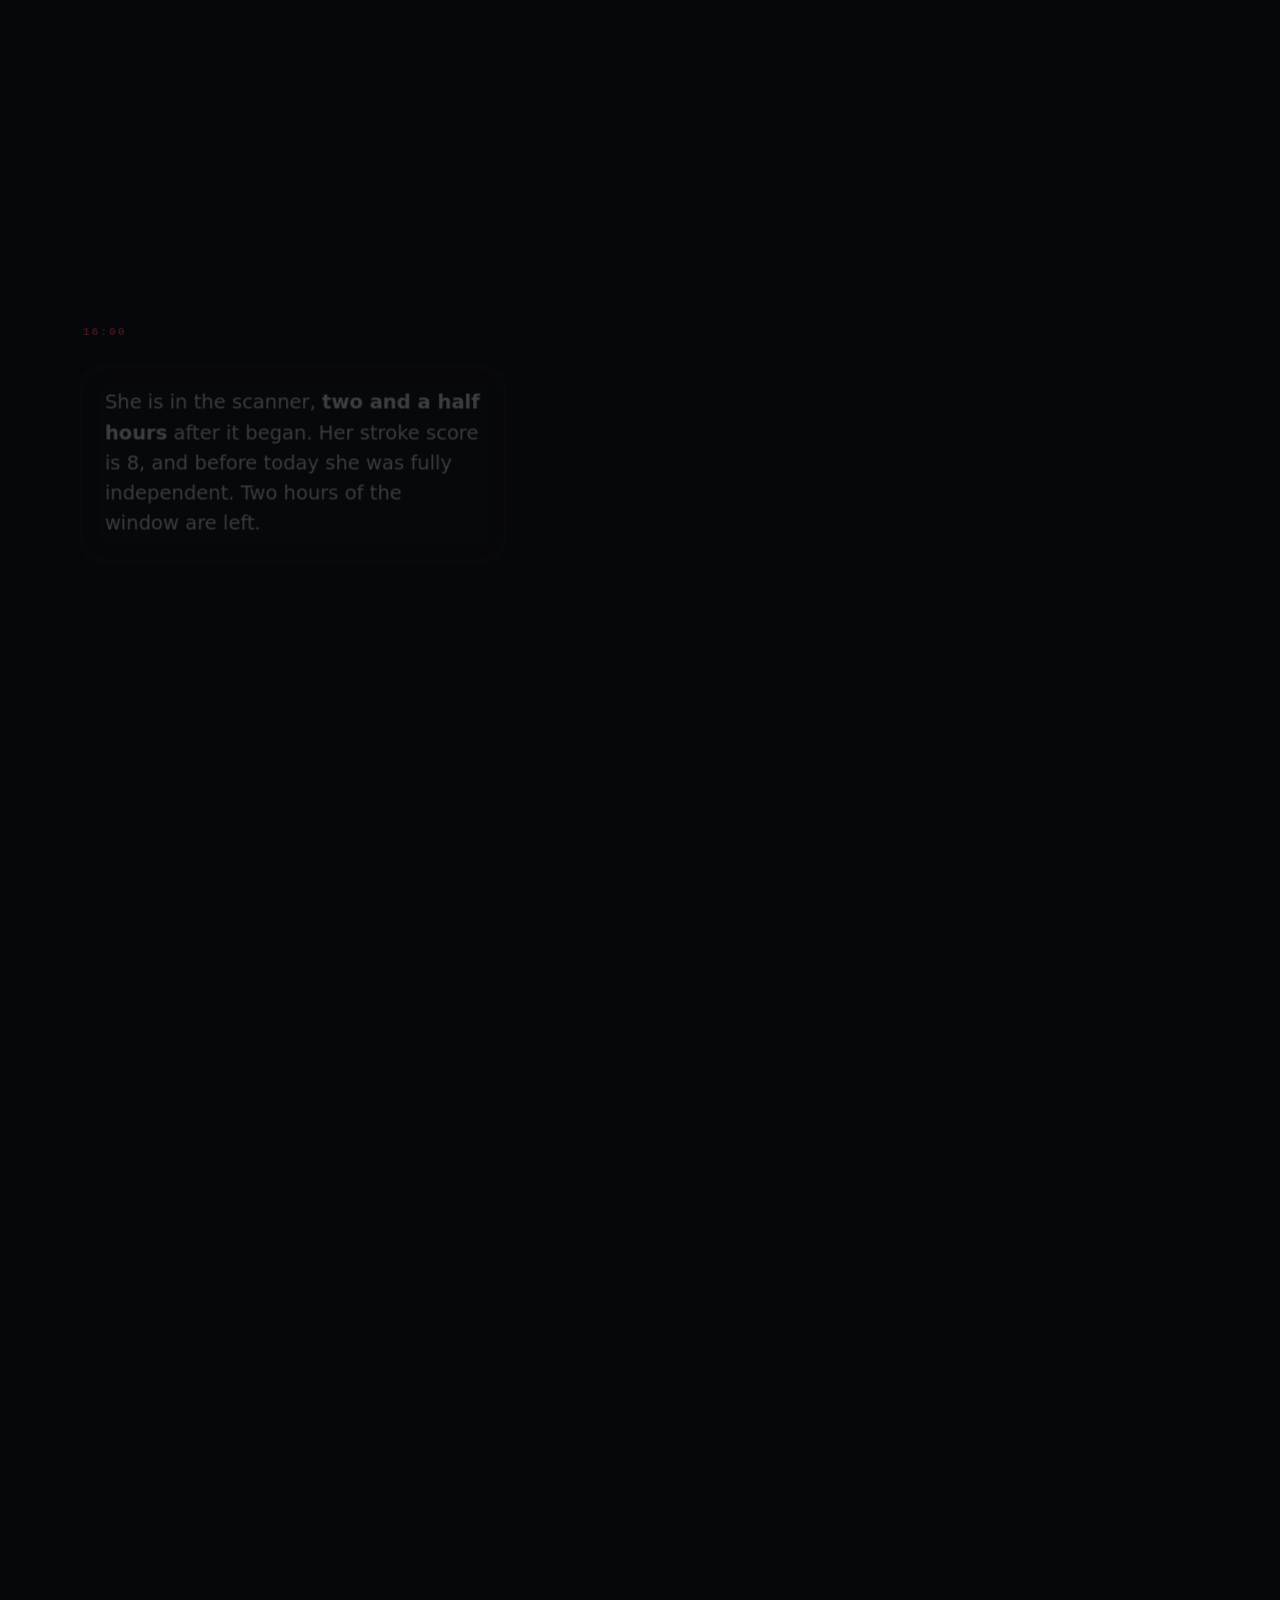
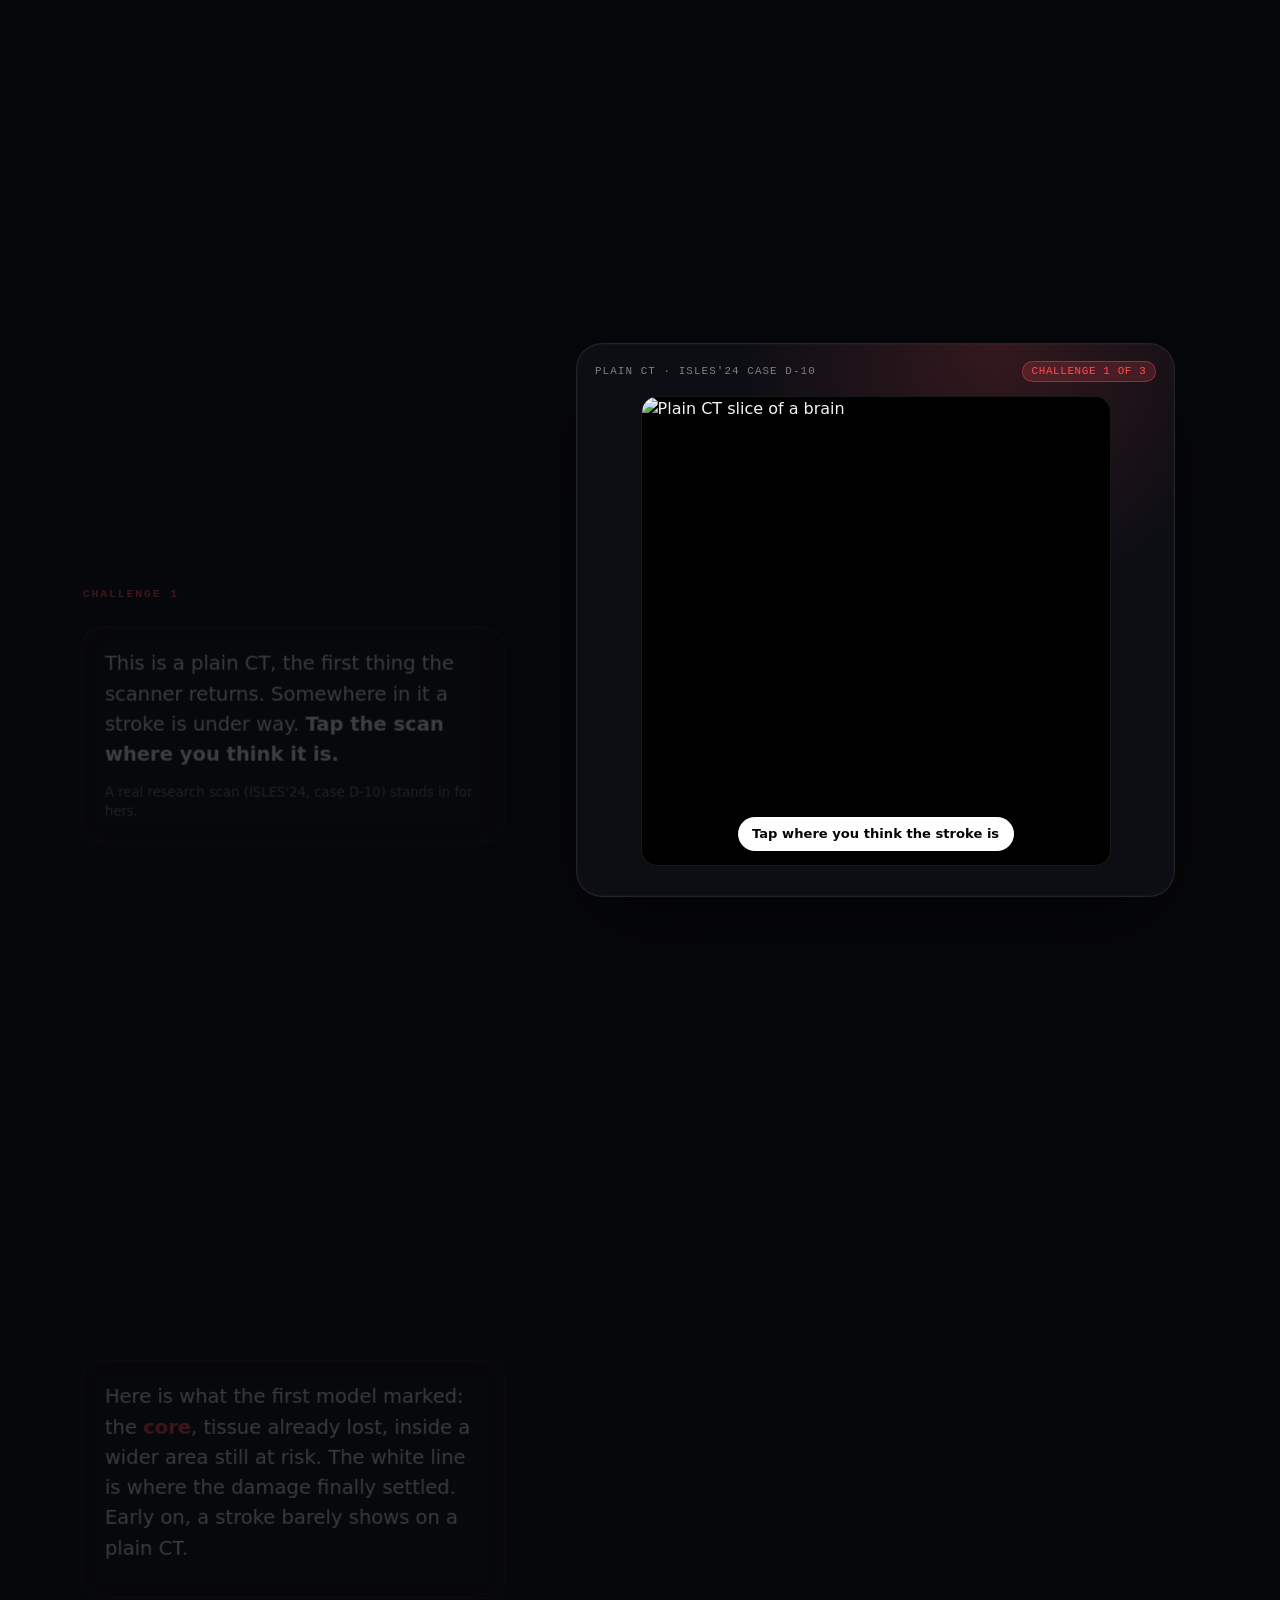
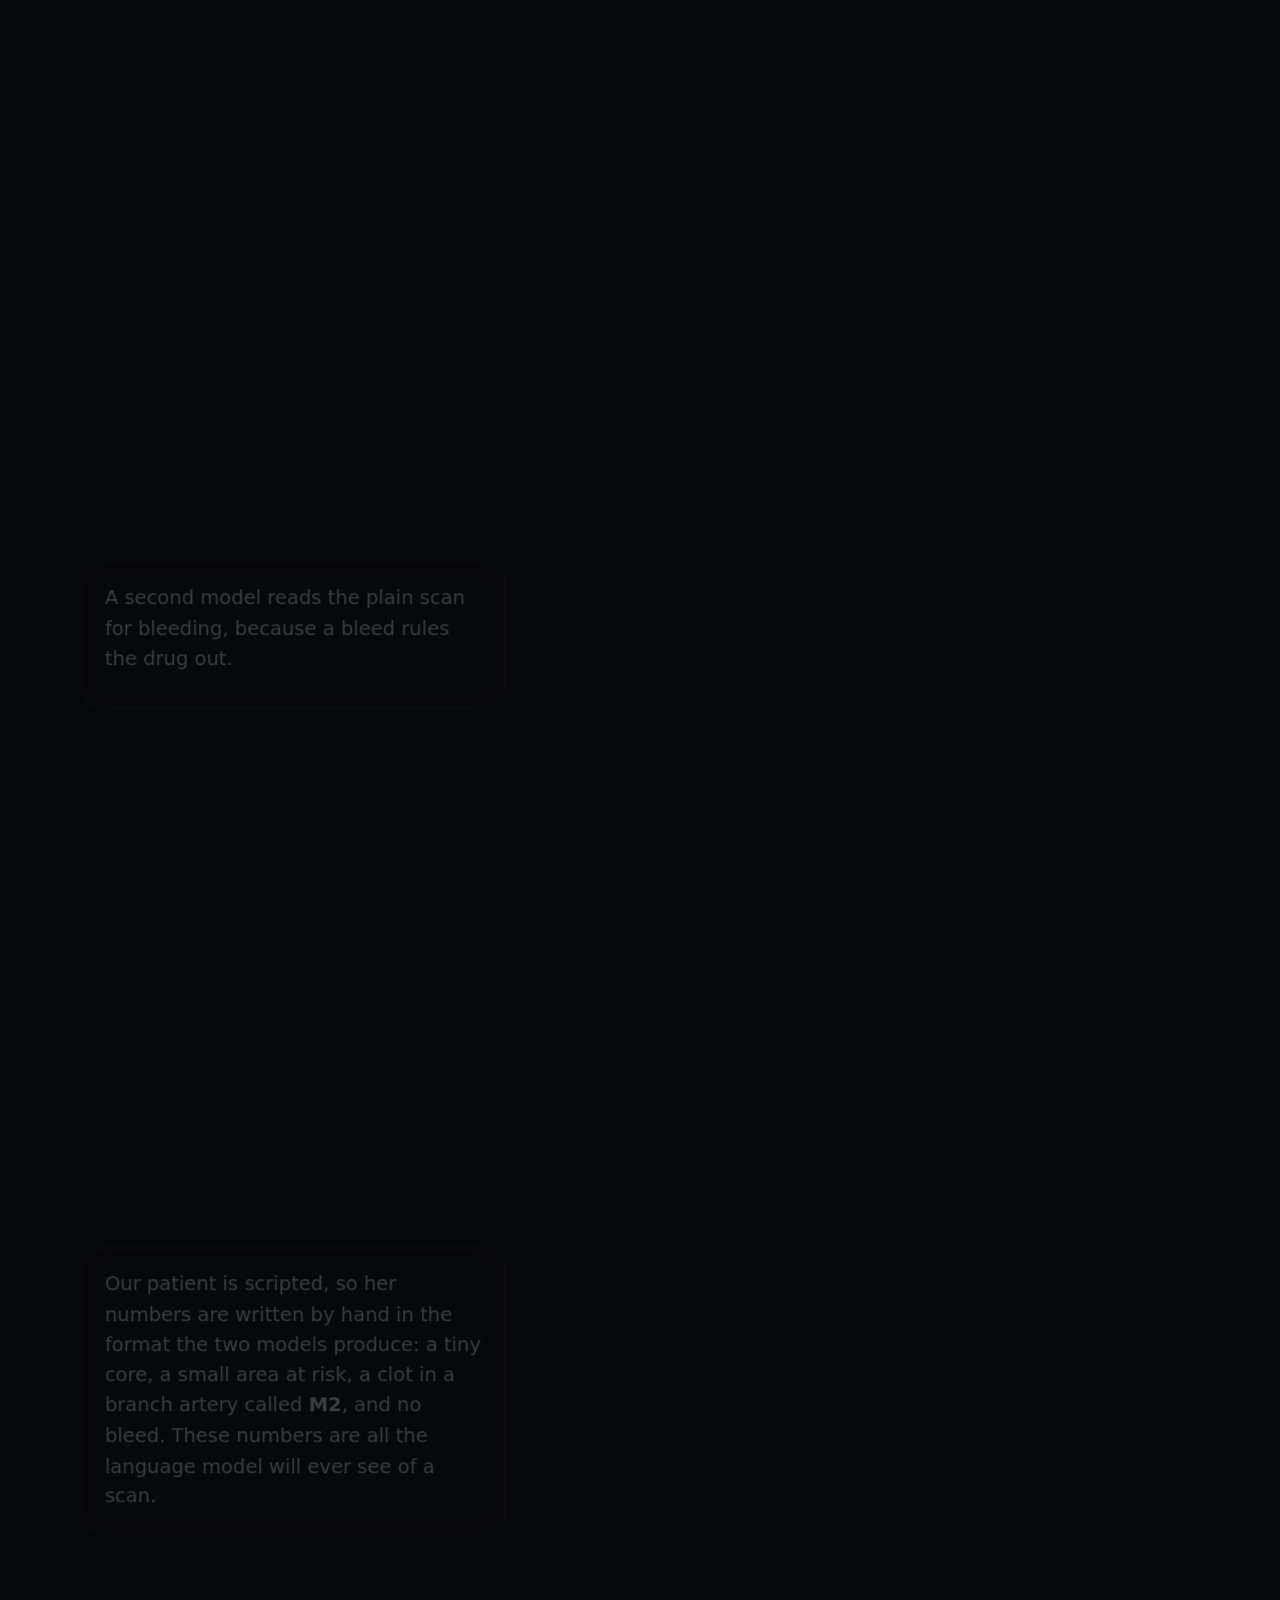
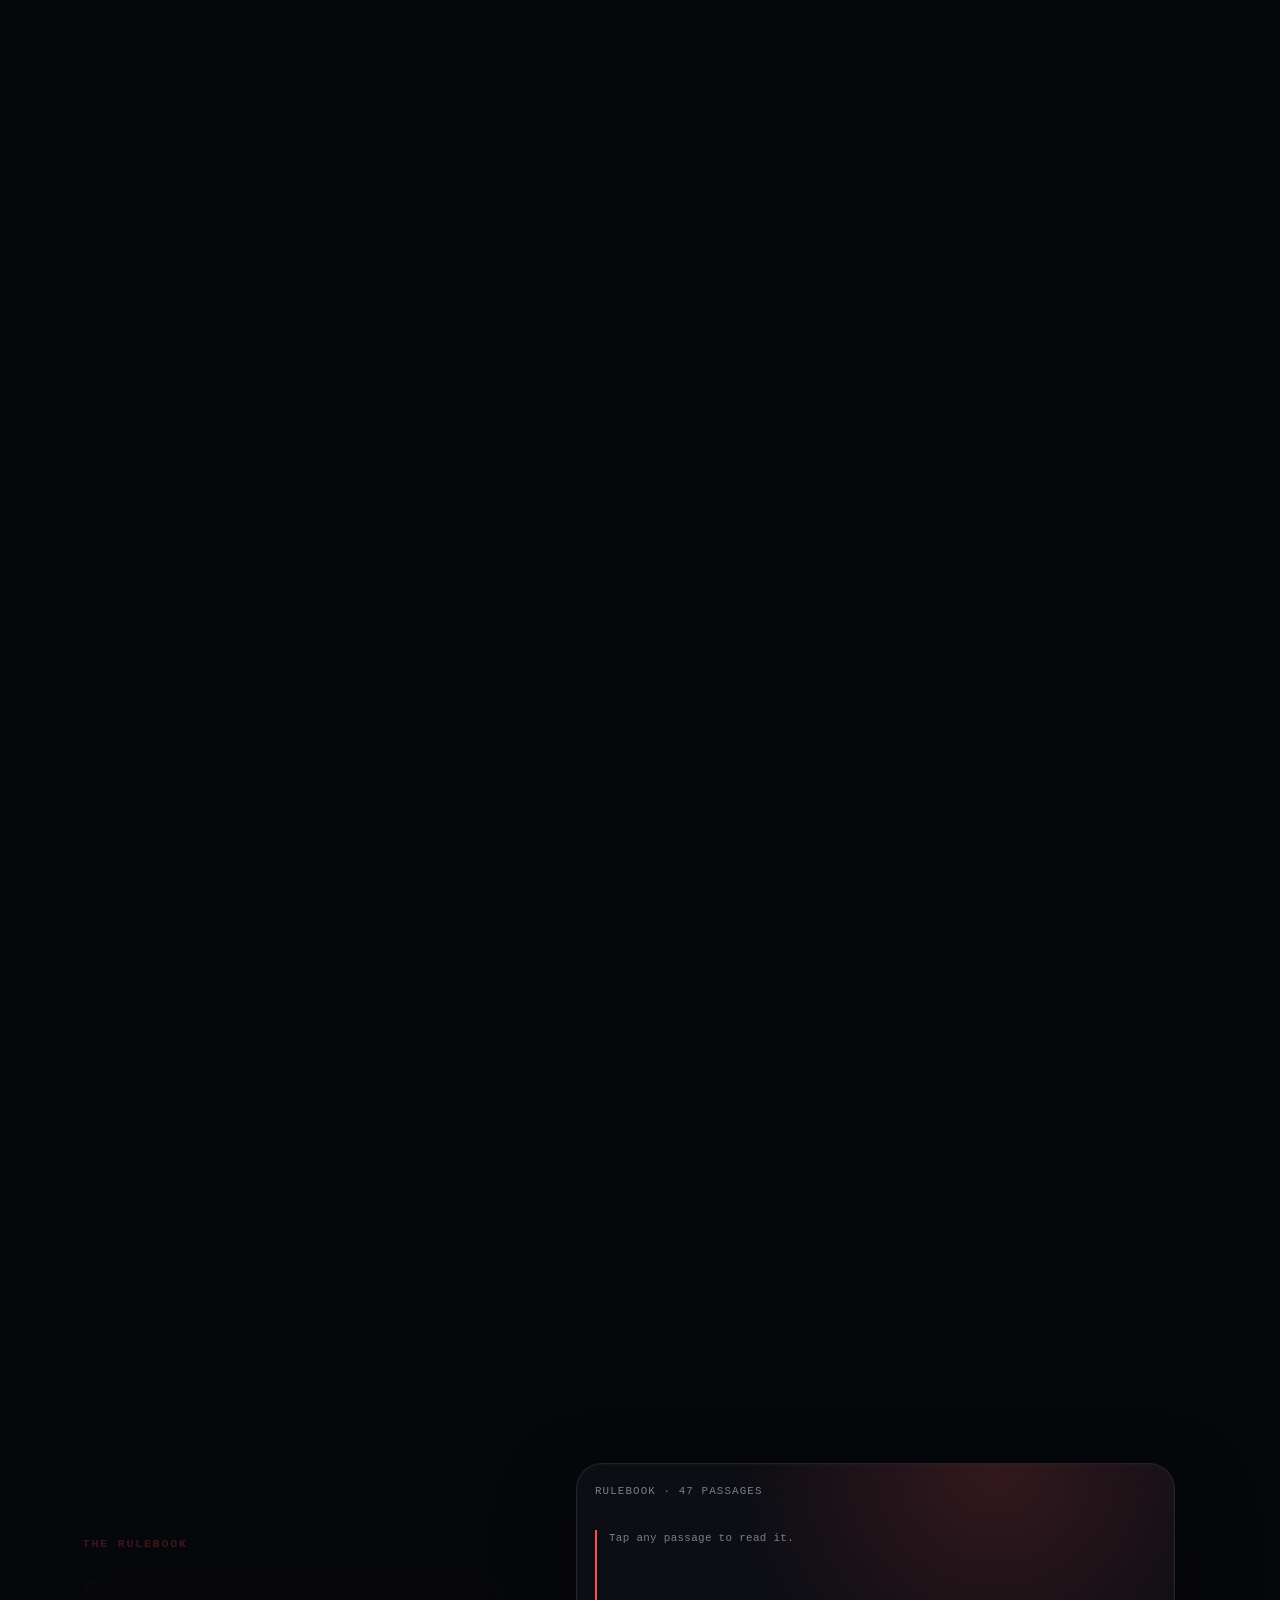
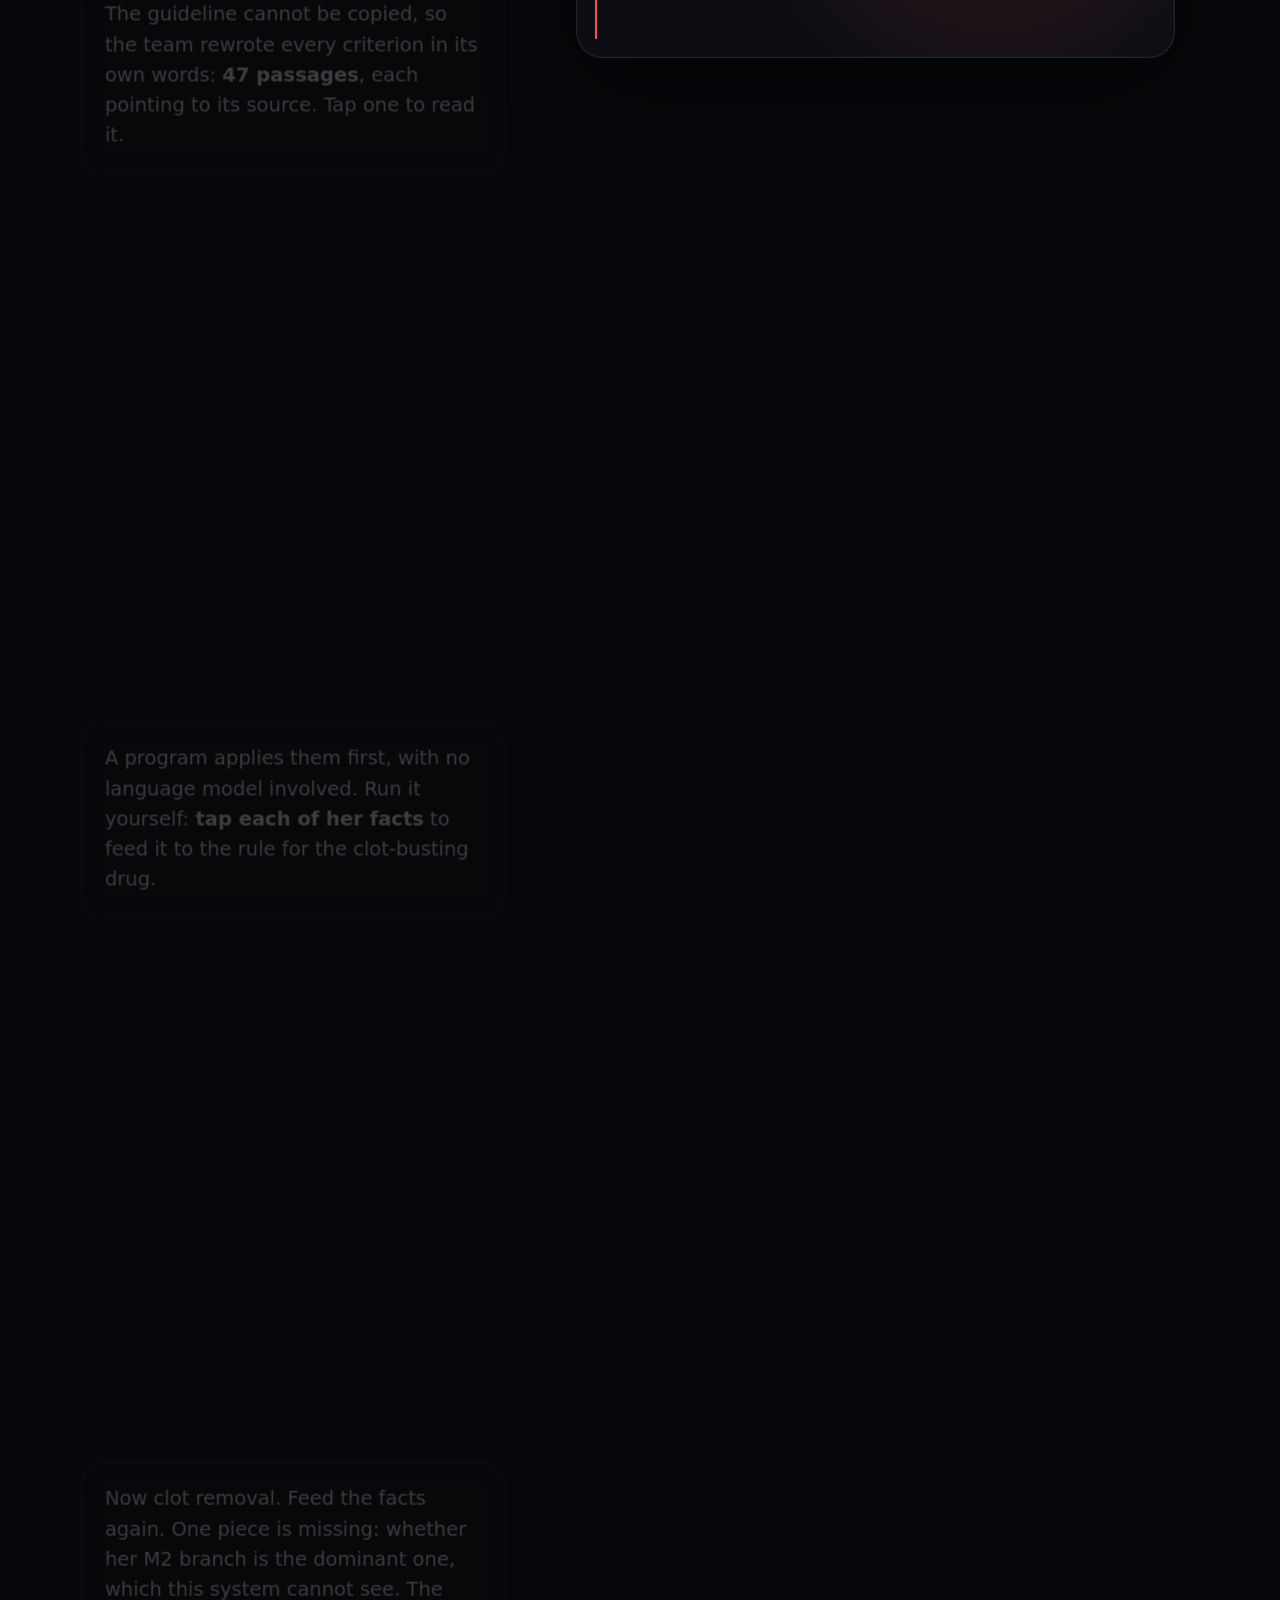
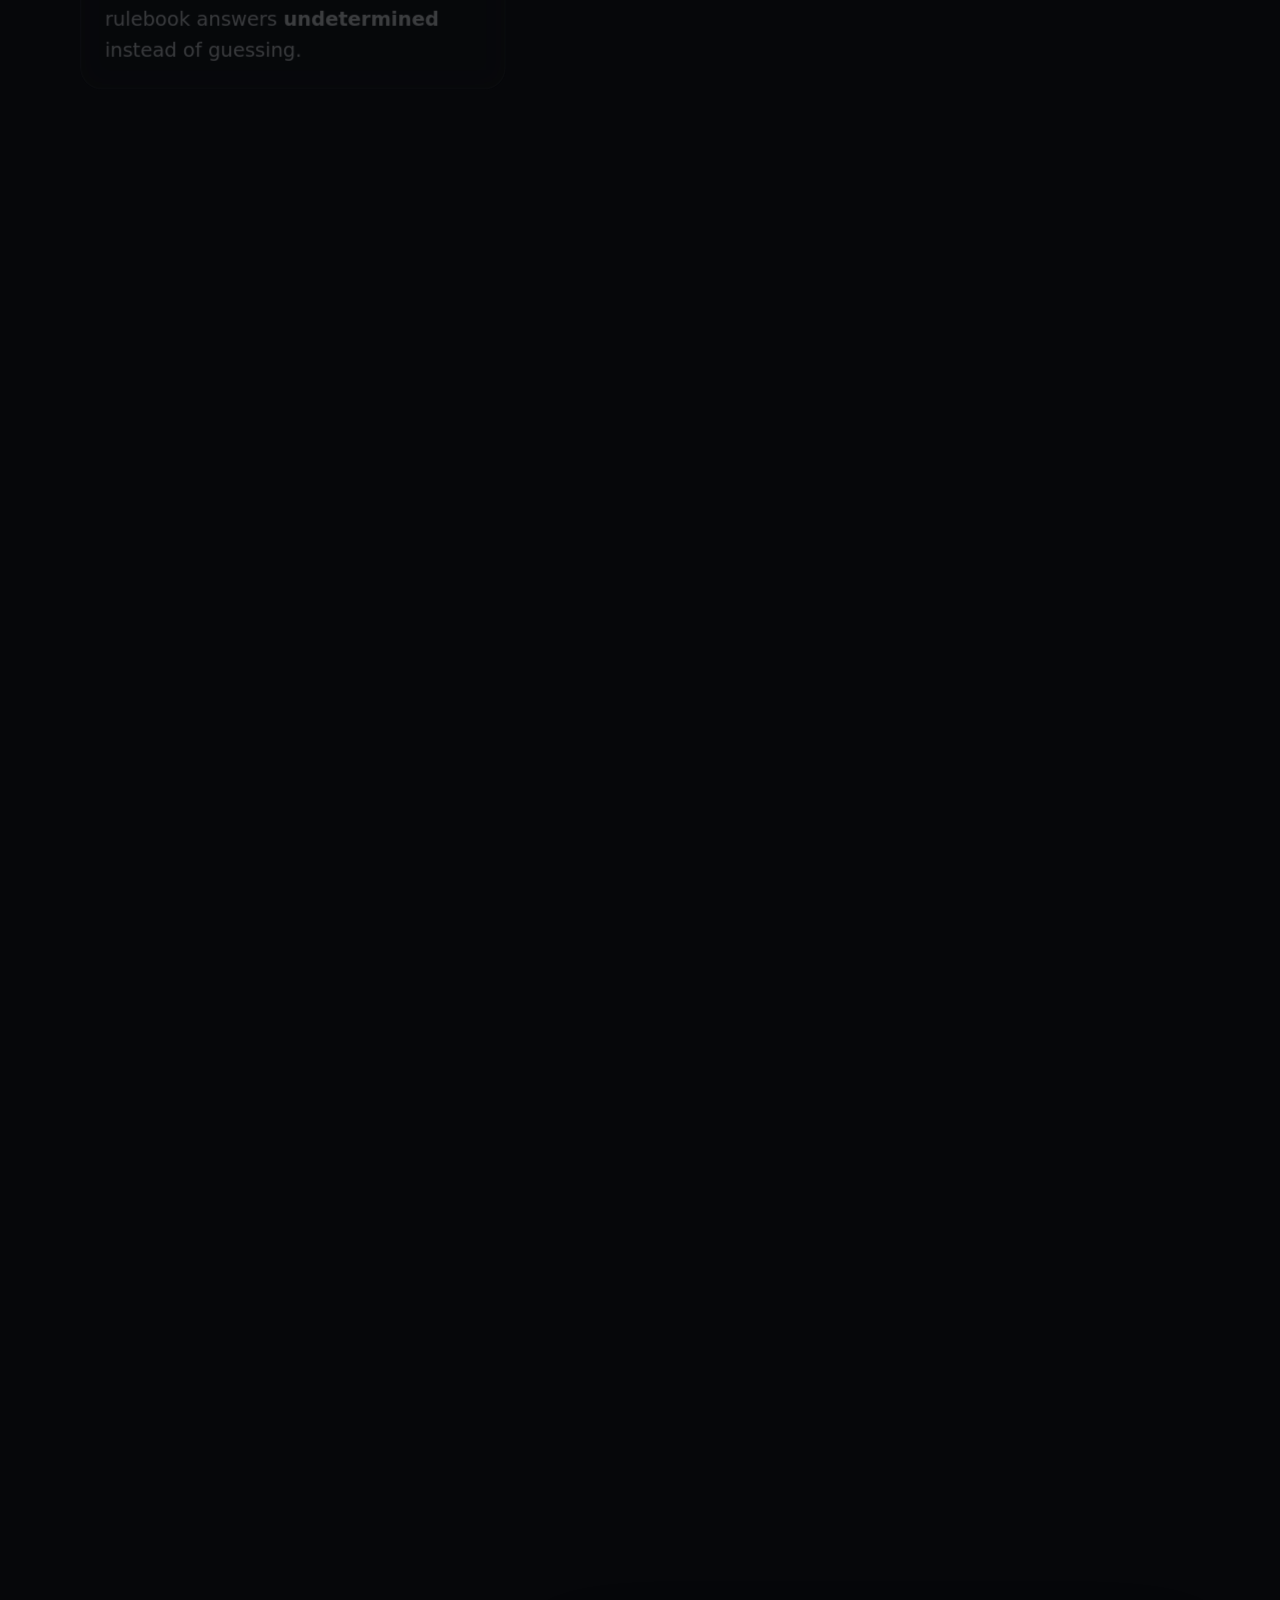
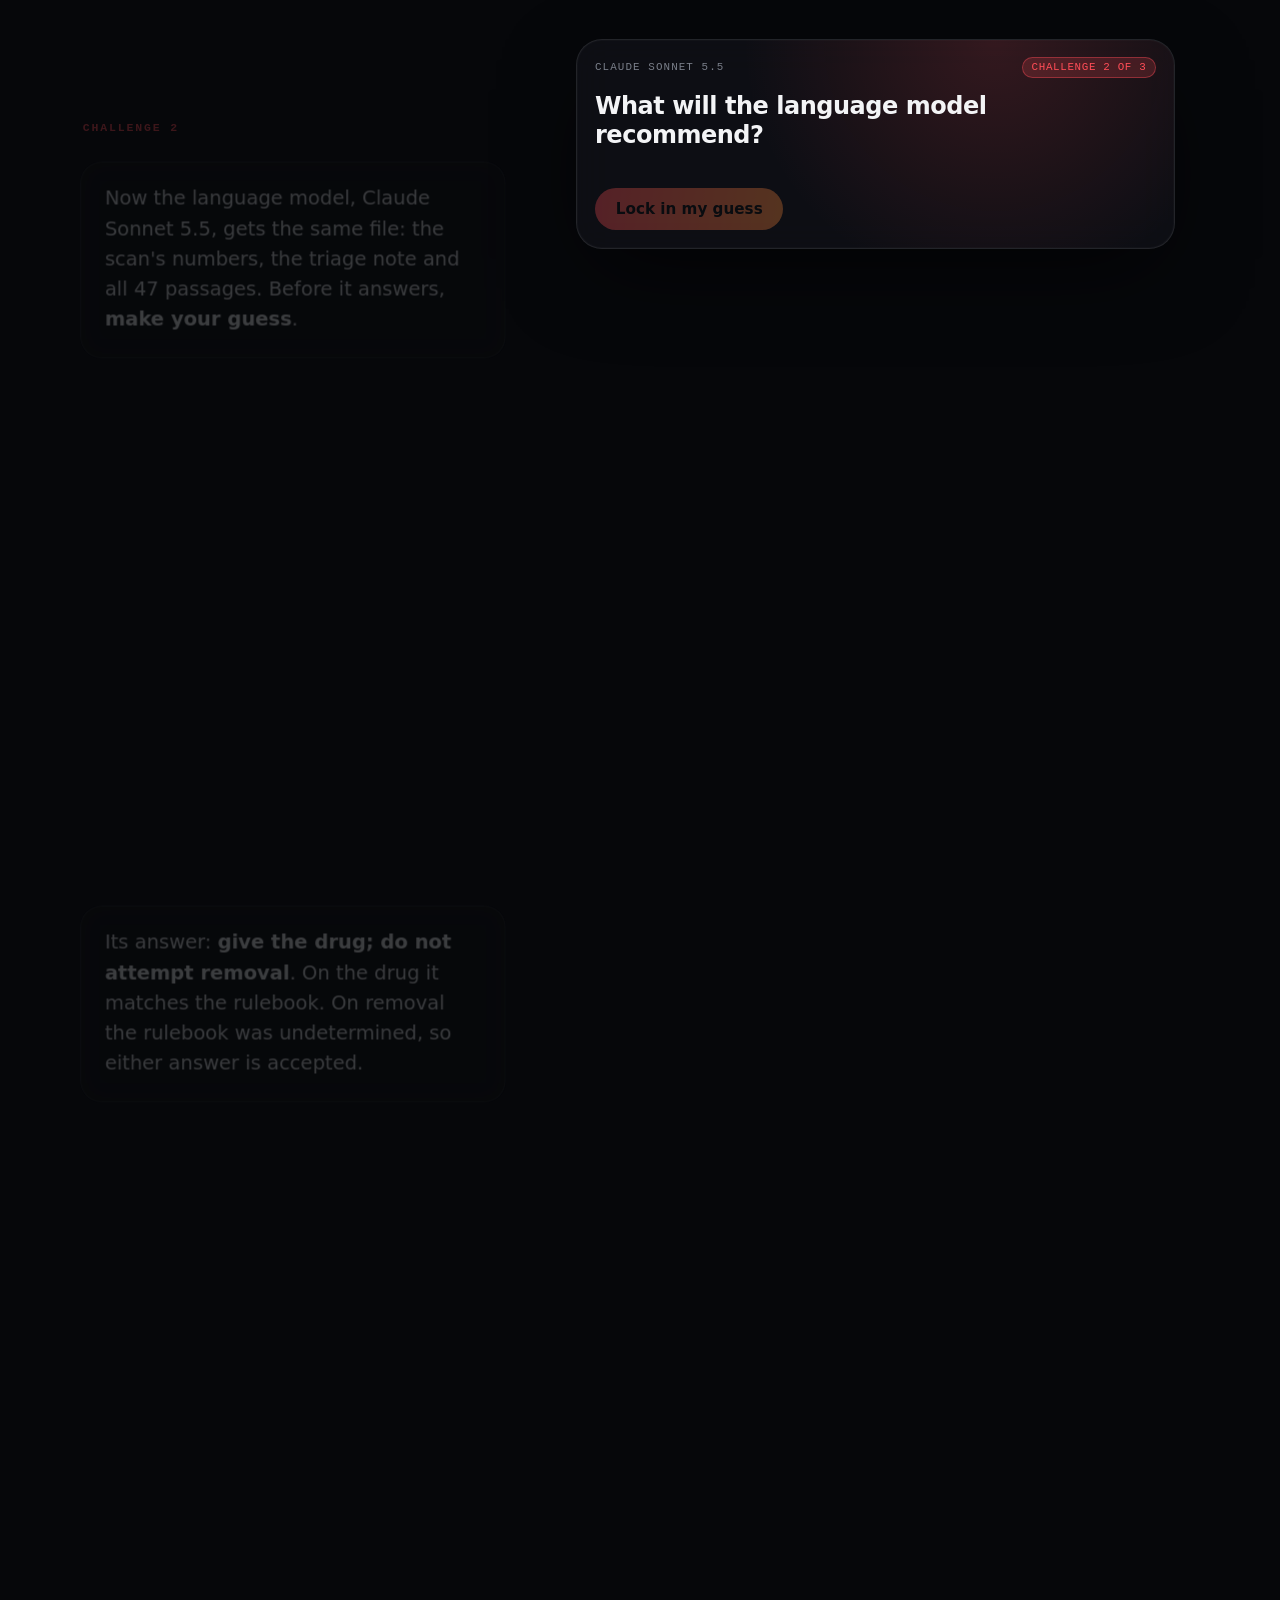
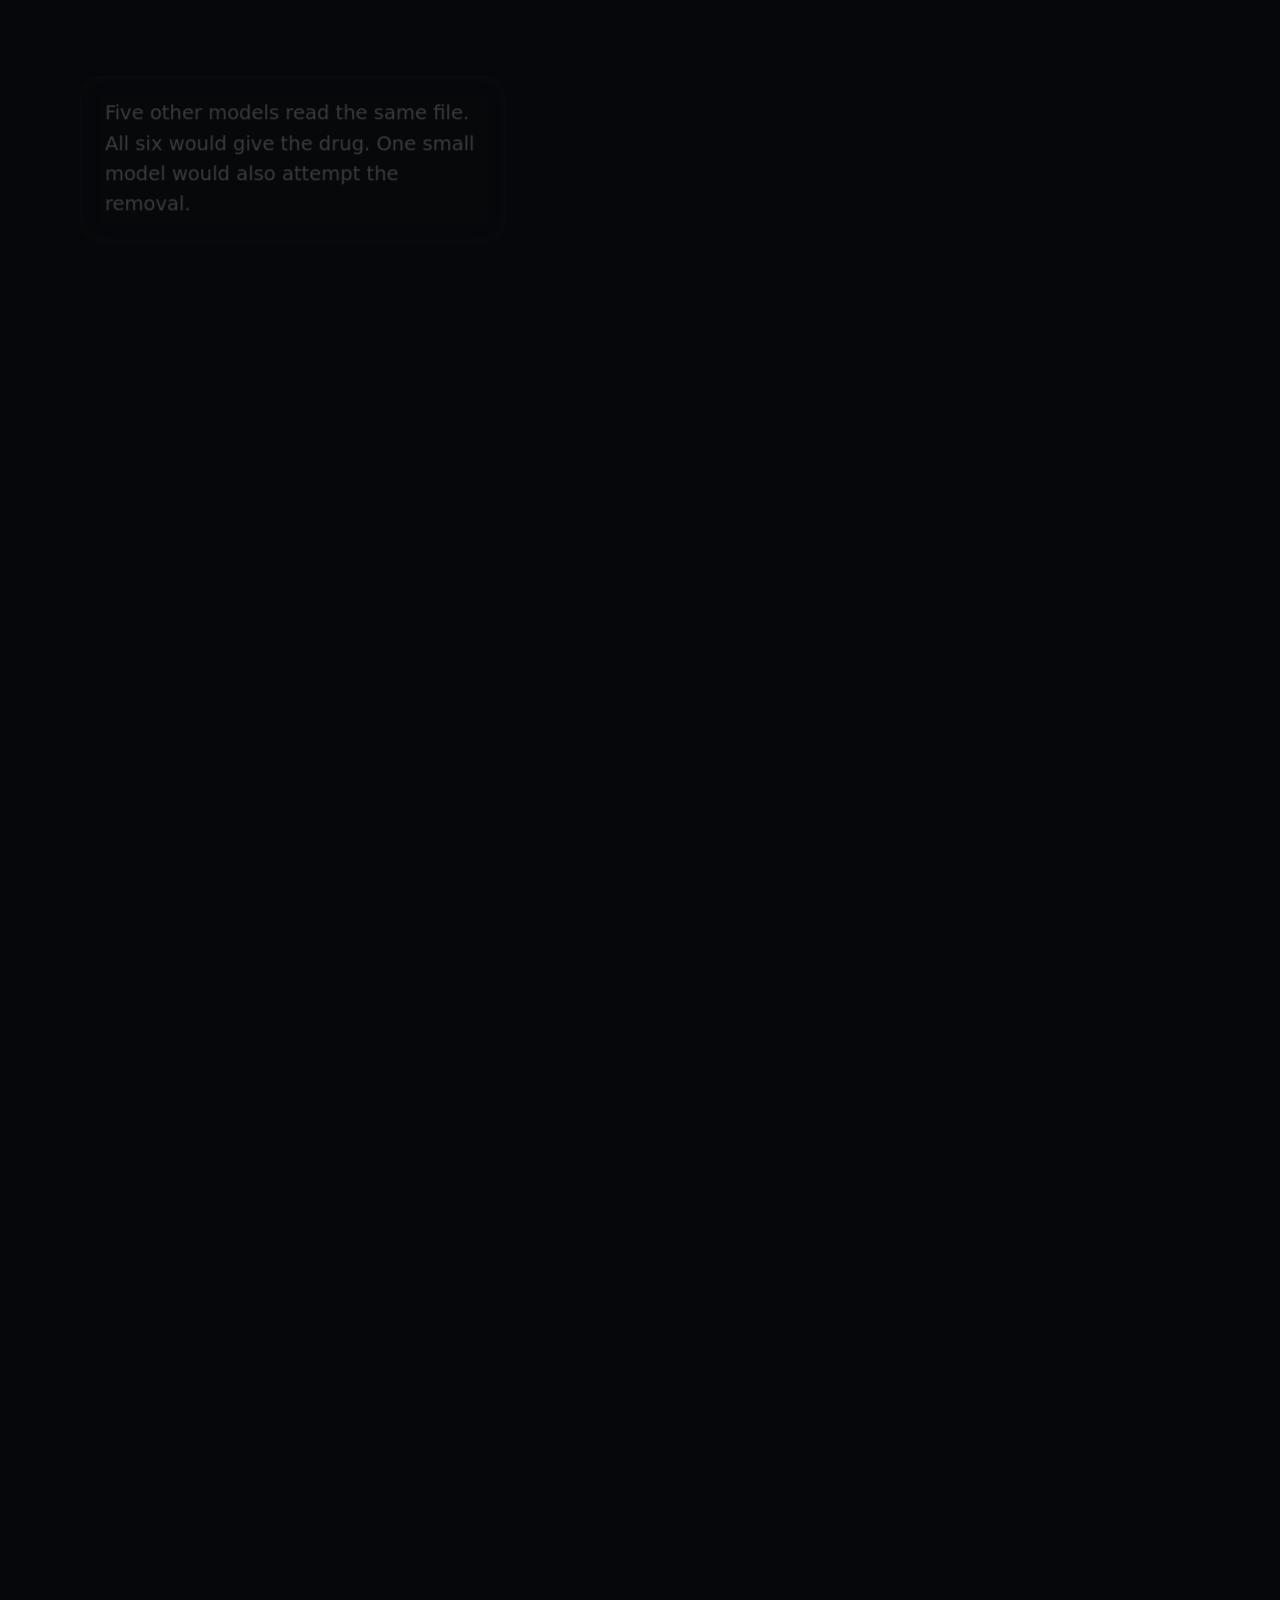
==== commit 38ea989f: "Space redesign: the story (Two hours, thirty minutes), a live-run page and the record page; app.js s" ====
--- a/demo/space/static/index.html
+++ b/demo/space/static/index.html
@@ -4,141 +4,188 @@
 <meta charset="utf-8">
 <meta name="viewport" content="width=device-width, initial-scale=1">
 <title>Stroke Decision Copilot</title>
-<meta name="description" content="A research prototype that reads stroke imaging and a triage note, recommends thrombolysis and thrombectomy against a guideline rulebook, and checks every claim it makes. Not for clinical use.">
-<link rel="icon" href="data:image/svg+xml,%3Csvg xmlns='http://www.w3.org/2000/svg' viewBox='0 0 32 32'%3E%3Ccircle cx='16' cy='16' r='14' fill='%232a78d6'/%3E%3Cpath d='M9 17h4l2-6 3 11 2-5h3' stroke='white' stroke-width='2.4' fill='none' stroke-linecap='round' stroke-linejoin='round'/%3E%3C/svg%3E">
-<link rel="stylesheet" href="styles.css">
-<script src="charts.js" defer></script>
-<script src="app.js" defer></script>
+<meta name="description" content="Two hours, thirty minutes: one stroke case followed through two vision models, a language model and the verifier that checks its working. A research prototype. Not for clinical use.">
+<link rel="icon" href="data:image/svg+xml,%3Csvg xmlns='http://www.w3.org/2000/svg' viewBox='0 0 32 32'%3E%3Ccircle cx='16' cy='16' r='14' fill='%23ff4d57'/%3E%3Cpath d='M9 17h4l2-6 3 11 2-5h3' stroke='white' stroke-width='2.4' fill='none' stroke-linecap='round' stroke-linejoin='round'/%3E%3C/svg%3E">
+<!-- The story page (DEC-32 §3.1). A scripted patient (fixture fx01) followed through the real system: the real answer
+     Sonnet 5.5 gave and the real flags the verifier raised. Three reader challenges. No third-party code. -->
+<link rel="stylesheet" href="site.css">
+<link rel="stylesheet" href="story.css">
+<script src="common.js" defer></script>
+<script src="story.js" defer></script>
 </head>
-<body>
-<div class="banner" role="note" aria-label="Research prototype — not for clinical use">
-  <svg aria-hidden="true" viewBox="0 0 20 20" width="16" height="16"><path d="M10 2 19 18H1Z" fill="none" stroke="currentColor" stroke-width="1.8" stroke-linejoin="round"/><path d="M10 8v4.5M10 14.6v.4" stroke="currentColor" stroke-width="1.8" stroke-linecap="round"/></svg>
-  <strong>Research prototype — not for clinical use.</strong>
-  <span class="banner-more">No output here is medical advice. All cases are synthetic or de-identified research data.</span>
-</div>
+<body data-tone="0">
+<div class="banner" role="note"><strong>Research prototype — not for clinical use.</strong><span> No output here is medical advice. All cases are synthetic or de-identified research data.</span></div>
+<div class="progress" aria-hidden="true"><i id="progress"></i></div>
+<div class="aurora" aria-hidden="true"><i class="b1"></i><i class="b2"></i><i class="b3"></i></div>
+<div class="grain" aria-hidden="true"></div>
 
-<header class="top">
-  <a class="brand" href="#top" aria-label="Stroke Decision Copilot, home">
-    <svg aria-hidden="true" viewBox="0 0 32 32" width="26" height="26"><circle cx="16" cy="16" r="14" fill="var(--accent)"/><path d="M9 17h4l2-6 3 11 2-5h3" stroke="#fff" stroke-width="2.4" fill="none" stroke-linecap="round" stroke-linejoin="round"/></svg>
-    <span>Stroke Decision Copilot</span>
-  </a>
-  <nav aria-label="Sections">
-    <a href="#story">How it works</a>
-    <a href="#cases">Cases</a>
-    <a href="#results">Results</a>
-    <a href="#try">Try it</a>
-    <a href="#about">About</a>
-  </nav>
-  <button class="theme" type="button" aria-label="Switch light or dark theme" title="Theme">◐</button>
-</header>
+<nav class="nav over" aria-label="Pages">
+  <a class="brand" href="index.html"><i></i><span>Stroke Decision Copilot</span></a>
+  <div class="links"><a href="index.html" data-page="index.html">The story</a><a href="run.html" data-page="run.html">Live run</a><a href="research.html" data-page="research.html">The record</a></div>
+</nav>
 
-<main id="top">
-  <section class="hero">
-    <p class="eyebrow">MAAI 901/902 group project · UOWD · 2026</p>
-    <h1>Can a language model recommend stroke treatment <em>and show its working</em>?</h1>
-    <p class="lede">Two vision models read a CT scan. A language model reads their numbers and a triage note,
-      then decides on clot-busting drugs and clot removal against a rulebook written from the 2026 guideline.
-      A verifier then checks <strong>every claim</strong> it makes against the scan's numbers, the note and the rulebook.</p>
-    <div class="hero-stats" id="hero-stats" aria-live="polite"></div>
-    <div class="hero-cta">
-      <a class="btn primary" href="#try">Build a case and run it</a>
-      <a class="btn" href="#cases" id="browse-cases">Browse the answered cases</a>
+<nav class="rail" id="rail" aria-label="Chapters"></nav>
+
+<!-- the case file: fills up as the story goes -->
+<aside class="hud" id="hud">
+  <button class="hud-pill" id="hud-pill" type="button" aria-expanded="false" aria-controls="hud-panel">
+    <span class="dot"></span><span id="hud-clock">13:30</span><span class="sep"></span><span>Case file</span>
+    <span class="pips" id="hud-pips" aria-label="Challenges done"><i></i><i></i><i></i></span>
+  </button>
+  <div class="hud-panel" id="hud-panel" hidden><h3>Case file</h3><dl id="hud-list"></dl></div>
+</aside>
+
+<main>
+  <section class="cover" id="cover" data-title="Start" data-tone="0">
+    <p class="kicker">Stroke Decision Copilot · MAAI 901/902 · UOWD</p>
+    <h1><span class="t" id="cover-t">0 h 00</span><span class="h">Two hours,<br>thirty minutes.</span></h1>
+    <p class="dek">One patient. One scan. One decision about two treatments. Follow her case through two vision models, a language model
+      and the verifier that checks its working, and see where the story turns.</p>
+    <div class="meta"><span>7 chapters</span><span>3 challenges for you</span><span>about 4 minutes</span></div>
+    <a class="go" href="#ch1"><span>Start the clock</span><i></i></a>
+    <p class="fine">The patient is scripted. The system, its answer and its mistake are real.</p>
+  </section>
+
+  <!-- 1 -->
+  <header class="chap" data-tone="1"><span class="num">01</span><h2>The words stop</h2><p>13:30. A lunch table. A sentence that will not finish.</p></header>
+  <section class="scrolly" id="ch1" data-title="01 · The words stop" data-tone="1">
+    <div class="stage"><div class="frame" id="viz-clock">
+      <div class="frame-top"><span>Onset clock</span><span class="live"><i></i>running</span></div>
+      <div class="dial">
+        <svg viewBox="0 0 200 200" aria-hidden="true">
+          <circle class="d-bg" cx="100" cy="100" r="88"/><circle class="d-fill" id="d-fill" cx="100" cy="100" r="88"/>
+          <line class="d-scan" x1="180" y1="100" x2="196" y2="100" transform="rotate(200 100 100)"/>
+        </svg>
+        <div class="dial-in"><div class="time" id="clk-time">13:30</div><div class="since" id="clk-since">onset</div></div>
+      </div>
+      <div class="dial-leg"><span><i class="k red"></i>time used of the drug's 4.5-hour window</span><span><i class="k tick"></i>16:00, the scan</span></div>
+    </div></div>
+    <div class="steps">
+      <article class="step"><p class="ts">13:30</p><p>A 68-year-old woman is at lunch with her family. Without warning her right arm goes weak, and she cannot
+        <span class="scramble" data-text="find her words">find her words</span>.</p></article>
+      <article class="step"><p>An ambulance brings her in. In a stroke, the clock decides what can still be done. The clot-busting drug is for the first
+        <strong>four and a half hours</strong>; after that the rulebook stops recommending it.</p></article>
+      <article class="step"><p class="ts">16:00</p><p>She is in the scanner, <strong>two and a half hours</strong> after it began. Her stroke score is 8, and before today she was fully independent.
+        Two hours of the window are left.</p></article>
     </div>
   </section>
 
-  <section id="story" class="story" aria-labelledby="story-title">
-    <h2 id="story-title">How it works, step by step</h2>
-    <div class="story-grid">
-      <ol class="steps" id="steps"></ol>
-      <div class="stage" aria-live="polite"><div class="stage-card" id="stage"></div></div>
+  <!-- 2 -->
+  <header class="chap" data-tone="2"><span class="num">02</span><h2>The scan</h2><p>16:00. What the machine sees, and what you can.</p></header>
+  <section class="scrolly" id="ch2" data-title="02 · The scan" data-tone="2">
+    <div class="stage"><div class="frame" id="viz-scan">
+      <div class="frame-top"><span id="scan-label">Plain CT · ISLES'24 case D-10</span><span class="badge" id="scan-badge">Challenge 1 of 3</span></div>
+      <div class="viewer" id="viewer" tabindex="0" aria-label="A CT slice of a brain. Tap where you think the stroke is.">
+        <img class="base" id="scan-base" src="/api/bank/img/story_ncct.png" alt="Plain CT slice of a brain" width="360" height="360" fetchpriority="high">
+        <img class="top" id="scan-top" src="/api/bank/img/story_overlay.png" alt="The same slice with the predicted core in red and tissue at risk in amber" width="360" height="360">
+        <div class="scanline" id="scanline"></div>
+        <div class="pin" id="pin" hidden></div>
+        <div class="handle" id="wipe-handle" hidden><i></i></div>
+        <p class="prompt" id="scan-prompt">Tap where you think the stroke is</p>
+      </div>
+      <div class="series" id="series" role="group" aria-label="Scan view"></div>
+      <p class="result" id="scan-result" aria-live="polite"></p>
+      <div class="chips" id="scan-chips" aria-live="polite"></div>
+    </div></div>
+    <div class="steps">
+      <article class="step"><p class="ts">Challenge 1</p><p>This is a plain CT, the first thing the scanner returns. Somewhere in it a stroke is under way.
+        <strong>Tap the scan where you think it is.</strong> <span class="aside">A real research scan (ISLES'24, case D-10) stands in for hers.</span></p></article>
+      <article class="step"><p>Here is what the first model marked: the <strong class="red">core</strong>, tissue already lost, inside a wider area still at risk. The white line is where the damage finally settled.
+        Early on, a stroke barely shows on a plain CT. <span class="aside" id="va-fact"></span></p></article>
+      <article class="step"><p>A second model reads the plain scan for bleeding, because a bleed rules the drug out. <span class="aside" id="vb-fact"></span></p></article>
+      <article class="step"><p>Our patient is scripted, so her numbers are written by hand in the format the two models produce: a tiny core, a small area at risk,
+        a clot in a branch artery called <strong>M2</strong>, and no bleed. These numbers are all the language model will ever see of a scan.</p></article>
     </div>
   </section>
 
-  <section id="cases" class="cases" aria-labelledby="cases-title">
-    <h2 id="cases-title">Case explorer</h2>
-    <p class="section-lede">Every answer here was produced earlier with the same prompt and verifier. Click any claim to light up
-      what it rests on: a number in the imaging contract, a line of the note, or a rulebook passage. Claims the verifier
-      flagged are marked <span class="flag-chip">✕ flagged</span> with the reason.</p>
-    <div class="explorer">
-      <aside class="case-list" aria-label="Cases">
-        <div class="tabs" role="tablist" id="case-tabs"></div>
-        <label class="search"><span class="visually-hidden">Filter cases</span>
-          <input id="case-filter" type="search" placeholder="Filter by route, e.g. DAWN, basilar, INR"></label>
-        <ul id="case-items" class="case-items"></ul>
-      </aside>
-      <div class="case-view" id="case-view"><p class="muted">Pick a case on the left.</p></div>
+  <!-- 3 -->
+  <header class="chap" data-tone="3"><span class="num">03</span><h2>The rulebook</h2><p>47 passages. You run the rule.</p></header>
+  <section class="scrolly" id="ch3" data-title="03 · The rulebook" data-tone="3">
+    <div class="stage"><div class="frame" id="viz-book">
+      <div class="frame-top"><span>Rulebook · 47 passages</span><span class="filters" id="filters"></span></div>
+      <div class="tiles" id="tiles" role="list" aria-label="The 47 rulebook passages"></div>
+      <div class="reader" id="reader" aria-live="polite"><p class="rid">Tap any passage to read it.</p><p class="rtext"></p></div>
+      <div class="runner" id="runner" hidden>
+        <p class="r-title" id="r-title"></p>
+        <div class="r-facts" id="r-facts"></div>
+        <div class="r-out"><span class="r-arrow" aria-hidden="true">→</span><span class="r-verdict" id="r-verdict">?</span><span class="r-why" id="r-why"></span></div>
+      </div>
+    </div></div>
+    <div class="steps">
+      <article class="step"><p class="ts">The rulebook</p><p>The guideline cannot be copied, so the team rewrote every criterion in its own words: <strong>47 passages</strong>, each pointing to its source.
+        Tap one to read it.</p></article>
+      <article class="step"><p>A program applies them first, with no language model involved. Run it yourself: <strong>tap each of her facts</strong> to feed it to the rule for the clot-busting drug.</p></article>
+      <article class="step"><p>Now clot removal. Feed the facts again. One piece is missing: whether her M2 branch is the dominant one, which this system cannot see.
+        The rulebook answers <strong>undetermined</strong> instead of guessing.</p></article>
     </div>
   </section>
 
-  <section id="results" class="results" aria-labelledby="results-title">
-    <h2 id="results-title">What we found</h2>
-    <p class="section-lede">Hallucination rates are the verifier's, and the human check below shows they are upper bounds:
-      people confirmed 18 of its 54 flags. The comparison between models holds.</p>
-    <div class="result-grid" id="result-grid"></div>
-  </section>
-
-  <section id="try" class="try" aria-labelledby="try-title">
-    <h2 id="try-title">Try it: build a case</h2>
-    <p class="section-lede">Set the patient and the scan. The project's own note generator writes the triage note, then
-      <strong>Claude Sonnet 5.5</strong> answers live and the verifier checks it, exactly as in the evaluation. There is no
-      free text: every value stays inside the ranges the system was tested on. If a live run cannot be served, you get the
-      closest precomputed case and the reason.</p>
-    <div class="builder">
-      <form id="builder" class="controls" novalidate>
-        <div class="preset-row">
-          <label>Start from<select id="preset"><option value="">Default values</option></select></label>
-        </div>
-        <fieldset><legend>Timing</legend><div class="fields" id="f-timing"></div></fieldset>
-        <fieldset><legend>Patient</legend><div class="fields" id="f-patient"></div></fieldset>
-        <fieldset><legend>Imaging (what the vision models would report)</legend><div class="fields" id="f-imaging"></div></fieldset>
-        <fieldset><legend>Medicines and history</legend><div class="fields" id="f-history"></div></fieldset>
-        <div class="run-row">
-          <button class="btn primary" type="submit" id="run">Run it live</button>
-          <span class="muted small" id="live-status"></span>
-        </div>
-        <p class="error" id="builder-error" role="alert" hidden></p>
-      </form>
-      <div class="run-panel" id="run-panel">
-        <ol class="progress" id="progress" aria-live="polite"></ol>
-        <div id="run-result"></div>
-      </div>
+  <!-- 4 -->
+  <header class="chap" data-tone="4"><span class="num">04</span><h2>Your call</h2><p>The model has the file. Guess before it speaks.</p></header>
+  <section class="scrolly" id="ch4" data-title="04 · Your call" data-tone="4">
+    <div class="stage"><div class="frame" id="viz-call">
+      <div class="frame-top"><span>Claude Sonnet 5.5</span><span class="badge">Challenge 2 of 3</span></div>
+      <p class="q">What will the language model recommend?</p>
+      <div class="ask" id="ask"></div>
+      <button class="lock" id="lock" type="button" disabled>Lock in my guess</button>
+      <div class="reveal" id="reveal" hidden></div>
+      <div class="others" id="others" hidden></div>
+    </div></div>
+    <div class="steps">
+      <article class="step"><p class="ts">Challenge 2</p><p>Now the language model, Claude Sonnet 5.5, gets the same file: the scan's numbers, the triage note and all 47 passages.
+        Before it answers, <strong>make your guess</strong>.</p></article>
+      <article class="step"><p>Its answer: <strong>give the drug; do not attempt removal</strong>. On the drug it matches the rulebook. On removal the rulebook was undetermined, so either answer is accepted.</p></article>
+      <article class="step"><p>Five other models read the same file. All six would give the drug. One small model would also attempt the removal.</p></article>
     </div>
   </section>
 
-  <section id="about" class="about" aria-labelledby="about-title">
-    <h2 id="about-title">About this project</h2>
-    <div class="about-grid">
-      <div>
-        <h3>What it is not</h3>
-        <p>A research prototype built for a university course. It is not a medical device, has not been validated
-          clinically, and must never be used to decide anyone's treatment. The rulebook is the team's reading of the
-          guideline and has not been reviewed by a clinician.</p>
-        <h3>Limits we report</h3>
-        <ul>
-          <li>The "core" is a model trained on final infarct, not acute core, in a cohort that was reperfused.</li>
-          <li>Real cases have no ASPECTS and mostly an unknown occlusion site, so the rules leave many decisions undetermined.</li>
-          <li>The bleed detector flags about half of ISLES'24's presumed bleed-free scans: a domain shift, not an RSNA failure.</li>
-          <li>Hallucination rates are the verifier's; humans confirmed about a third of its flags.</li>
-        </ul>
-      </div>
-      <div>
-        <h3>Data and credit</h3>
-        <ul>
-          <li><strong>ISLES'24</strong> (Zenodo 17652035), CC BY-NC-SA 4.0: Riedel et al., <em>ISLES'24 – A Real-World
-            Longitudinal Multimodal Stroke Dataset</em>, arXiv:2408.11142; de la Rosa et al., arXiv:2408.10966. Cases are
-            shown by alias only. This page is shared under the same licence.</li>
-          <li><strong>RSNA Intracranial Haemorrhage</strong> (Kaggle): aggregate numbers only, no images. Flanders et al.,
-            <em>Radiol Artif Intell</em> 2020;2:3.</li>
-          <li><strong>Guideline:</strong> 2026 AHA/ASA acute ischaemic stroke guideline, DAWN and DEFUSE-3. The rulebook is in
-            our own words with pointers to the sources; no guideline text is reproduced.</li>
-          <li><strong>Models:</strong> Claude Sonnet 5.5 and Haiku 5.5 (Anthropic), Qwen3.5-27B, Gemma 3 27B and 4B,
-            MedGemma 27B; nnU-Net v2; ResNet-50.</li>
-        </ul>
-      </div>
+  <!-- 5 -->
+  <header class="chap" data-tone="5"><span class="num">05</span><h2>The marking</h2><p>A right answer is not the end. You mark it first.</p></header>
+  <section class="scrolly" id="ch5" data-title="05 · The marking" data-tone="5">
+    <div class="stage"><div class="frame" id="viz-mark">
+      <div class="frame-top"><span id="mk-count">Claims</span><span class="badge" id="mk-badge">Challenge 3 of 3</span></div>
+      <p class="prompt2" id="mk-prompt">Tap every claim you would not trust.</p>
+      <ol class="claims" id="claims"></ol>
+      <div class="lookup" id="lookup" hidden><div class="lk-strip" id="lk-strip"></div><p class="lk-say" id="lk-say"></p></div>
+      <p class="result" id="mk-result" aria-live="polite"></p>
+    </div></div>
+    <div class="steps">
+      <article class="step"><p class="ts">Challenge 3</p><p>Everything the model wrote is split into single claims, <strong>eight</strong> of them here. You are the verifier.
+        <strong>Tap any claim you would not trust.</strong></p></article>
+      <article class="step"><p>The real verifier checks each one: numbers against the scan, patient facts against the note, and every cited passage against the 47 in the rulebook.</p></article>
+      <article class="step"><p><strong class="red">Two fail.</strong> To justify the drug, Sonnet cited a passage that <strong>does not exist</strong>. The rulebook has a passage with a similar name.
+        The model wrote one that is not in the book.</p></article>
+      <article class="step"><p>The right decision, resting on an invented source. That is what this project measures: not only whether a model is right, but whether its working can be trusted.</p></article>
     </div>
   </section>
+
+  <!-- 6 -->
+  <header class="chap" data-tone="6"><span class="num">06</span><h2>The bigger picture</h2><p>One patient is an anecdote. Here is everyone.</p></header>
+  <section class="scrolly" id="ch6" data-title="06 · The bigger picture" data-tone="6">
+    <div class="stage"><div class="frame" id="viz-big">
+      <div class="frame-top"><span id="big-label">All cases</span><span class="filters" id="metric"></span></div>
+      <div class="pane" id="pane-cases"><div class="dots" id="dots"></div><p class="cap" id="dots-cap"></p></div>
+      <div class="pane" id="pane-bars" hidden><div class="bars" id="bars"></div><p class="cap" id="bars-cap"></p></div>
+      <div class="pane" id="pane-human" hidden><div class="flags" id="flags"></div><p class="cap" id="flags-cap"></p></div>
+    </div></div>
+    <div class="steps">
+      <article class="step"><p class="ts">The bigger picture</p><p>The same test ran on <strong id="n-cases">195</strong> cases: hand-written fixtures, scripted scenarios, and real patients from a research dataset.
+        Hover any dot.</p></article>
+      <article class="step"><p>Six language models answered them. Sonnet's claims were flagged least often; a small model, more than ten times as often. Switch the measure above the chart.</p></article>
+      <article class="step"><p>Then the verifier itself was checked. People agreed with <strong id="n-conf">18 of its 54</strong> flags, so its rates are upper bounds: it errs on the side of suspicion.</p></article>
+    </div>
+  </section>
+
+  <!-- 7 -->
+  <section class="finale" id="ch7" data-title="Your turn" data-tone="7">
+    <p class="kicker">Your turn</p>
+    <h2>Write the<br>next patient.</h2>
+    <div class="score" id="score"></div>
+    <p class="dek">Set the timing, the scan and the history. Sonnet 5.5 answers live, and the verifier marks it while you watch.</p>
+    <div class="cta"><a class="btn primary" href="run.html?preset=fx01_thrombolysis_clear">Run her case live</a><a class="btn" href="run.html">Build your own case</a><a class="btn" href="research.html#cases">Read all <span id="n-cases2">195</span> answers</a><a class="btn" href="research.html">See every test we ran</a></div>
+  </section>
 </main>
-<footer class="foot"><p>Research prototype — not for clinical use. · Stroke Decision Copilot, MAAI 901/902, UOWD.</p></footer>
-<div class="tooltip" id="tooltip" role="tooltip" hidden></div>
+<footer class="foot"><p>Research prototype — not for clinical use. · Stroke Decision Copilot, MAAI 901/902, UOWD. · <a href="research.html#about">Data, credit and limits</a></p></footer>
+<div class="tip" id="tip" hidden></div>
 </body>
 </html>
--- a/demo/space/static/site.css
+++ b/demo/space/static/site.css
@@ -0,0 +1,80 @@
+/* Stroke Decision Copilot — the public Space (DEC-32): shared look for every page. A dark room lit by a slow coloured light that changes with each chapter; glass frames;
+   heavy display type with light narration. Red stays the one semantic colour: the clock and the verifier's crosses.
+   System fonts only, so nothing pops in. */
+:root { --room: #06070a; --glass: rgba(20, 22, 29, .58); --glass2: rgba(255,255,255,.045); --edge: rgba(255,255,255,.09); --edge2: rgba(255,255,255,.18);
+  --ink: #f3f4f6; --ink2: #b3b7c0; --ink3: #7a7f8a; --red: #ff4d57; --red-soft: rgba(255,77,87,.16); --good: #3ddc97;
+  --tone: #ff4d57; --tone2: #ff8a3d;
+  --sans: ui-sans-serif, system-ui, -apple-system, "Segoe UI", Roboto, "Helvetica Neue", Arial, sans-serif; --mono: ui-monospace, "SF Mono", Menlo, Consolas, monospace; --bar: 34px; }
+body[data-tone="2"] { --tone: #39c5ff; --tone2: #3b6bff; } body[data-tone="3"] { --tone: #9a7bff; --tone2: #5b5bff; }
+body[data-tone="4"] { --tone: #ffb224; --tone2: #ff6a3d; } body[data-tone="5"] { --tone: #ff4d57; --tone2: #ff3d9a; }
+body[data-tone="6"] { --tone: #2fd3a7; --tone2: #2f8bff; } body[data-tone="7"] { --tone: #ff4d57; --tone2: #9a7bff; }
+* { box-sizing: border-box; }
+[hidden] { display: none !important; }
+html { scroll-behavior: smooth; scroll-padding-top: var(--bar); }
+body { margin: 0; background: var(--room); color: var(--ink); font: 16px/1.55 var(--sans); -webkit-font-smoothing: antialiased; overflow-x: clip; }
+button { font: inherit; color: inherit; }
+strong { font-weight: 650; color: #fff; } .banner strong { color: inherit; } .red { color: var(--red) !important; }
+:focus-visible { outline: 2px solid var(--tone); outline-offset: 3px; border-radius: 6px; }
+@media (prefers-reduced-motion: reduce) { html { scroll-behavior: auto; } *, *::before, *::after { animation: none !important; transition: none !important; } }
+
+.banner { position: sticky; top: 0; z-index: 60; display: flex; justify-content: center; flex-wrap: wrap; gap: .3rem; padding: .45rem 16px; min-height: var(--bar);
+  background: #f3f4f6; color: #06070a; font-size: .85rem; text-align: center; }
+@media (max-width: 640px) { .banner span { display: none; } }
+.progress { position: fixed; z-index: 61; top: var(--bar); left: 0; right: 0; height: 3px; background: rgba(255,255,255,.05); }
+.progress i { display: block; height: 100%; width: 0; background: linear-gradient(90deg, var(--tone2), var(--tone)); box-shadow: 0 0 12px var(--tone); transition: background .8s; }
+
+/* the light in the room: three blurred shapes that drift and take each chapter's colour */
+.aurora { position: fixed; inset: 0; z-index: -2; overflow: hidden; }
+.aurora i { position: absolute; border-radius: 50%; filter: blur(110px); opacity: .32; transition: background-color 1.4s ease, opacity 1.4s; will-change: transform; }
+.aurora .b1 { width: 52vw; height: 52vw; left: 58vw; top: -12vw; background: var(--tone); animation: drift1 26s ease-in-out infinite alternate; }
+.aurora .b2 { width: 44vw; height: 44vw; left: -14vw; top: 46vh; background: var(--tone2); opacity: .22; animation: drift2 32s ease-in-out infinite alternate; }
+.aurora .b3 { width: 30vw; height: 30vw; left: 40vw; top: 70vh; background: var(--tone); opacity: .14; animation: drift1 38s ease-in-out infinite alternate-reverse; }
+@keyframes drift1 { to { transform: translate(-8vw, 10vh) scale(1.15); } } @keyframes drift2 { to { transform: translate(10vw, -12vh) scale(.9); } }
+.grain { position: fixed; inset: 0; z-index: -1; pointer-events: none; opacity: .5; mix-blend-mode: overlay;
+  background-image: url("data:image/svg+xml,%3Csvg xmlns='http://www.w3.org/2000/svg' width='160' height='160'%3E%3Cfilter id='n'%3E%3CfeTurbulence type='fractalNoise' baseFrequency='.9' numOctaves='2' stitchTiles='stitch'/%3E%3CfeColorMatrix values='0 0 0 0 1  0 0 0 0 1  0 0 0 0 1  0 0 0 .22 0'/%3E%3C/filter%3E%3Crect width='160' height='160' filter='url(%23n)'/%3E%3C/svg%3E"); }
+
+
+/* the older component tokens (charts, case explorer, builder, answer view), mapped onto this look */
+:root { --surface: #0c0e13; --surface-2: #12151b; --surface-3: #1a1e26; --line: rgba(255,255,255,.09); --line-2: rgba(255,255,255,.18);
+  --ink-2: var(--ink2); --ink-3: var(--ink3); --accent: var(--tone); --accent-ink: color-mix(in srgb, var(--tone) 70%, #fff); --accent-soft: color-mix(in srgb, var(--tone) 16%, transparent);
+  --s1: #37b6ff; --s2: #ff7a45; --s3: #2fd39a; --s4: #ffc145; --s5: #ff6fa8; --s6: #b58cff;
+  --good-ink: #5fe3a9; --critical: var(--red); --critical-soft: var(--red-soft); --warning: #ffb224;
+  --hl-vision: rgba(255,178,36,.22); --hl-note: rgba(61,220,151,.2); --hl-passage: color-mix(in srgb, var(--tone) 14%, transparent);
+  --radius: 14px; --shadow: 0 20px 60px -20px rgba(0,0,0,.6); --font: var(--sans); color-scheme: dark; }
+
+/* top navigation, on every page */
+.nav { position: sticky; top: var(--bar); z-index: 55; display: flex; align-items: center; gap: 1rem; padding: 10px clamp(16px, 4vw, 40px); background: rgba(6,7,10,.7); backdrop-filter: blur(14px); border-bottom: 1px solid var(--edge); }
+.nav.over { position: absolute; left: 0; right: 0; background: transparent; backdrop-filter: none; border-bottom: 0; }
+.nav .brand { display: flex; align-items: center; gap: .55rem; font-weight: 700; letter-spacing: -0.01em; color: var(--ink); text-decoration: none; }
+.nav .brand i { width: 10px; height: 10px; border-radius: 50%; background: var(--red); box-shadow: 0 0 0 4px var(--red-soft); }
+.nav .links { margin-left: auto; display: flex; gap: 4px; padding: 3px; border-radius: 999px; border: 1px solid var(--edge); background: var(--glass2); }
+.nav .links a { padding: .35rem .85rem; border-radius: 999px; color: var(--ink2); text-decoration: none; font-size: .88rem; white-space: nowrap; transition: .2s; }
+.nav .links a:hover { color: #fff; } .nav .links a[aria-current="page"] { background: #fff; color: #06070a; font-weight: 600; }
+@media (max-width: 560px) { .nav .brand span { display: none; } .nav .links a { padding: .3rem .6rem; font-size: .8rem; } }
+.foot { border-top: 1px solid var(--edge); padding: 28px 16px 40px; text-align: center; color: var(--ink3); font-size: .82rem; }
+.foot a { color: var(--ink2); }
+.visually-hidden { position: absolute; width: 1px; height: 1px; overflow: hidden; clip: rect(0 0 0 0); white-space: nowrap; }
+.muted { color: var(--ink2); } .small { font-size: .85rem; }
+.btn { display: inline-flex; align-items: center; gap: .4rem; padding: .8rem 1.3rem; border-radius: 999px; border: 1px solid var(--edge2); color: var(--ink); text-decoration: none; font: inherit; font-size: .95rem; background: var(--glass2); cursor: pointer; transition: .2s; }
+.btn:hover:not(:disabled) { border-color: #fff; transform: translateY(-2px); } .btn.primary { background: #fff; color: #06070a; border-color: #fff; font-weight: 650; }
+.btn:disabled { opacity: .5; cursor: progress; } .btn.small { padding: .45rem .9rem; font-size: .85rem; }
+.kicker { font: .72rem var(--mono); letter-spacing: .16em; text-transform: uppercase; color: var(--ink3); margin: 0 0 1.2rem; }
+
+/* stage frames */
+.frame { position: relative; width: 100%; max-width: 640px; margin: 0 auto; padding: 16px 18px 18px; border-radius: 26px; border: 1px solid var(--edge); background: var(--glass); backdrop-filter: blur(18px);
+  box-shadow: 0 30px 90px -20px rgba(0,0,0,.7), 0 0 0 1px rgba(255,255,255,.02) inset; overflow: hidden; }
+.frame::before { content: ""; position: absolute; inset: 0; pointer-events: none; background: radial-gradient(420px circle at var(--mx, 70%) var(--my, 0%), color-mix(in srgb, var(--tone) 16%, transparent), transparent 60%); transition: background .3s; }
+.frame > * { position: relative; }
+.frame-top { display: flex; justify-content: space-between; align-items: center; gap: 10px; font: .68rem var(--mono); letter-spacing: .1em; text-transform: uppercase; color: var(--ink3); margin-bottom: 14px; min-height: 22px; }
+.live { display: inline-flex; align-items: center; gap: .4rem; color: var(--red); } .live i { width: 6px; height: 6px; border-radius: 50%; background: var(--red); animation: beat 1.6s infinite; }
+.badge { padding: .2rem .55rem; border-radius: 999px; background: color-mix(in srgb, var(--tone) 18%, transparent); color: var(--tone); border: 1px solid color-mix(in srgb, var(--tone) 40%, transparent); letter-spacing: .06em; white-space: nowrap; }
+.badge.done { background: transparent; color: var(--ink3); border-color: var(--edge); }
+.filters { display: inline-flex; gap: 4px; flex-wrap: wrap; justify-content: flex-end; }
+.filters button { border: 1px solid var(--edge); background: transparent; color: var(--ink3); font: .64rem var(--mono); letter-spacing: .06em; text-transform: uppercase; padding: .2rem .5rem; border-radius: 999px; cursor: pointer; }
+.filters button[aria-pressed="true"] { background: #fff; color: #06070a; border-color: #fff; }
+.cap { font-size: .8rem; color: var(--ink3); margin: .9rem 0 0; min-height: 1.3em; }
+.result { margin: 12px 0 0; font-size: .95rem; color: var(--ink); min-height: 1.5em; } .result:empty { display: none; }
+.result b { color: var(--tone); font-weight: 650; }
+.tip { position: fixed; z-index: 70; pointer-events: none; max-width: 280px; padding: .5rem .65rem; border-radius: 10px; font-size: .78rem; line-height: 1.4; background: rgba(14,16,21,.95); border: 1px solid var(--edge2); color: var(--ink); }
+.tip b { display: block; }
+
--- a/demo/space/static/story.css
+++ b/demo/space/static/story.css
@@ -0,0 +1,205 @@
+/* Stroke Decision Copilot — the story page (DEC-32 §3.1): "Two hours, thirty minutes". */
+/* chapter rail */
+.rail { position: fixed; z-index: 40; right: 16px; top: 50%; transform: translateY(-50%); display: grid; gap: 6px; }
+.rail a { display: flex; align-items: center; justify-content: flex-end; gap: 10px; color: var(--ink3); text-decoration: none; font: .68rem var(--mono); letter-spacing: .06em; padding: 3px 0; }
+.rail a span { opacity: 0; transform: translateX(6px); transition: .25s; white-space: nowrap; background: var(--glass); backdrop-filter: blur(10px); padding: .2rem .5rem; border-radius: 6px; border: 1px solid var(--edge); color: var(--ink); }
+.rail a i { width: 3px; height: 22px; border-radius: 3px; background: rgba(255,255,255,.16); transition: .3s; flex: none; }
+.rail a:hover span, .rail a:focus-visible span { opacity: 1; transform: none; }
+.rail a.done i { background: rgba(255,255,255,.4); } .rail a.on i { background: var(--tone); height: 34px; box-shadow: 0 0 12px var(--tone); }
+@media (max-width: 900px) { .rail { display: none; } }
+
+/* the case file */
+.hud { position: fixed; z-index: 45; left: 16px; bottom: 16px; }
+.hud-pill { display: flex; align-items: center; gap: .55rem; padding: .5rem .85rem; border-radius: 999px; border: 1px solid var(--edge); background: var(--glass); backdrop-filter: blur(14px);
+  font: .76rem var(--mono); letter-spacing: .04em; cursor: pointer; opacity: 0; transform: translateY(10px); transition: opacity .4s, transform .4s, border-color .2s; pointer-events: none; }
+.hud.live .hud-pill { opacity: 1; transform: none; pointer-events: auto; } .hud-pill:hover { border-color: var(--edge2); }
+.hud-pill .dot { width: 8px; height: 8px; border-radius: 50%; background: var(--red); box-shadow: 0 0 0 0 var(--red-soft); animation: beat 1.6s infinite; }
+@keyframes beat { 70% { box-shadow: 0 0 0 8px transparent; } }
+.hud-pill .sep { width: 1px; height: 12px; background: var(--edge2); }
+.pips { display: inline-flex; gap: 4px; margin-left: .2rem; } .pips i { width: 7px; height: 7px; border-radius: 50%; border: 1.5px solid var(--ink3); } .pips i.on { background: var(--tone); border-color: var(--tone); }
+.hud-panel { position: absolute; left: 0; bottom: calc(100% + 10px); width: min(340px, calc(100vw - 32px)); padding: 16px 18px; border-radius: 18px; border: 1px solid var(--edge); background: rgba(14,16,21,.92); backdrop-filter: blur(18px);
+  box-shadow: 0 20px 60px rgba(0,0,0,.5); }
+.hud-panel h3 { margin: 0 0 .6rem; font: 600 .72rem var(--mono); letter-spacing: .12em; text-transform: uppercase; color: var(--ink3); }
+.hud-panel dl { margin: 0; display: grid; gap: .55rem; } .hud-panel dt { font: .64rem var(--mono); letter-spacing: .1em; text-transform: uppercase; color: var(--ink3); }
+.hud-panel dd { margin: 0; font-size: .86rem; color: var(--ink); } .hud-panel .locked dd { color: var(--ink3); font-style: italic; }
+
+/* cover */
+.cover { min-height: calc(100vh - var(--bar)); display: grid; align-content: center; justify-items: start; padding: 8vh clamp(20px, 8vw, 120px) 10vh; }
+.cover h1 { margin: 0 0 1.4rem; }
+.cover .t { display: block; white-space: nowrap; font: 800 clamp(4.6rem, 17vw, 15rem)/.84 var(--sans); letter-spacing: -0.06em; font-variant-numeric: tabular-nums; margin-left: -.04em;
+  background: linear-gradient(100deg, #fff 10%, var(--tone) 55%, var(--tone2)); -webkit-background-clip: text; background-clip: text; color: transparent; }
+.cover .h { display: block; font: 700 clamp(1.9rem, 4.4vw, 3.8rem)/1.02 var(--sans); letter-spacing: -0.035em; margin-top: .5em; }
+.dek { font-size: 1.15rem; line-height: 1.55; color: var(--ink2); max-width: 36rem; margin: 0 0 1.4rem; }
+.meta { display: flex; gap: 8px; flex-wrap: wrap; margin-bottom: 2rem; }
+.meta span { font: .72rem var(--mono); letter-spacing: .05em; padding: .3rem .7rem; border-radius: 999px; border: 1px solid var(--edge); background: var(--glass2); color: var(--ink2); }
+.go { display: inline-flex; align-items: center; gap: .8rem; padding: .95rem 1.5rem; border-radius: 999px; background: #fff; color: #06070a; font-weight: 650; text-decoration: none;
+  transition: transform .2s, box-shadow .3s; box-shadow: 0 0 0 0 var(--tone); }
+.go:hover { transform: translateY(-2px); box-shadow: 0 10px 40px -6px var(--tone); }
+.go i { width: 10px; height: 10px; border-radius: 50%; background: var(--red); animation: beat 1.6s infinite; }
+.fine { font: .76rem var(--mono); color: var(--ink3); letter-spacing: .03em; margin: 1.6rem 0 0; }
+
+/* chapter title cards */
+.chap { position: relative; min-height: 78vh; display: grid; align-content: center; padding: 10vh clamp(20px, 8vw, 120px); overflow: hidden; }
+.chap .num { position: absolute; right: clamp(10px, 6vw, 90px); top: 50%; transform: translateY(-50%); font: 800 clamp(11rem, 34vw, 30rem)/.8 var(--sans); letter-spacing: -0.07em;
+  color: transparent; -webkit-text-stroke: 1.5px var(--edge2); opacity: .55; pointer-events: none; user-select: none; }
+.chap h2 { position: relative; font: 800 clamp(2.8rem, 8.4vw, 7.6rem)/.92 var(--sans); letter-spacing: -0.05em; margin: 0 0 1rem; max-width: 11ch; }
+.chap p { position: relative; font-size: 1.15rem; color: var(--ink2); margin: 0; max-width: 30rem; }
+.chap h2, .chap p, .chap .num { transition: opacity .9s, transform .9s cubic-bezier(.2,.7,.2,1); }
+.chap:not(.seen) h2 { opacity: 0; transform: translateY(40px); } .chap:not(.seen) p { opacity: 0; transform: translateY(40px); transition-delay: .12s; }
+.chap:not(.seen) .num { opacity: 0; transform: translateY(-50%) scale(1.08); }
+
+/* scrolly */
+.scrolly { display: grid; grid-template-columns: minmax(0, 5fr) minmax(0, 7fr); gap: clamp(16px, 4vw, 64px); padding: 0 clamp(20px, 6vw, 96px); }
+.stage { grid-column: 2; grid-row: 1; position: sticky; top: var(--bar); height: calc(100vh - var(--bar)); display: grid; align-items: center; align-self: start; padding: 18px 28px 18px 0; }
+.steps { grid-column: 1; grid-row: 1; padding: 16vh 0 30vh; }
+.step { min-height: 84vh; display: flex; flex-direction: column; justify-content: center; }
+.step > p { margin: 0; } .step > p + p { margin-top: 0; }
+.step { --o: .22; }
+.step > p:not(.ts) { font-size: 1.24rem; line-height: 1.55; color: var(--ink); max-width: 27rem; padding: 22px 24px; border-radius: 22px; border: 1px solid var(--edge); background: var(--glass); backdrop-filter: blur(14px);
+  opacity: var(--o); transform: translateY(14px) scale(.985); transition: opacity .5s, transform .6s cubic-bezier(.2,.7,.2,1), border-color .5s; }
+.step .ts { font: 600 .72rem var(--mono); letter-spacing: .16em; text-transform: uppercase; color: var(--tone); margin: 0 0 .7rem 6px; opacity: var(--o); transition: opacity .5s; }
+.step.on { --o: 1; } .step.on > p:not(.ts) { transform: none; border-color: var(--edge2); }
+.aside { display: block; margin-top: .8rem; font-size: .84rem; line-height: 1.45; color: var(--ink3); }
+.scramble { font-family: var(--mono); font-size: .95em; color: var(--tone); cursor: pointer; }
+
+/* 1 · dial */
+.dial { position: relative; width: min(100%, 420px, 52vh); aspect-ratio: 1; margin: 0 auto; }
+.dial svg { width: 100%; height: 100%; transform: rotate(-90deg); }
+.d-bg { fill: none; stroke: rgba(255,255,255,.07); stroke-width: 6; }
+.d-fill { fill: none; stroke: var(--red); stroke-width: 6; stroke-linecap: round; stroke-dasharray: 0 553; filter: drop-shadow(0 0 8px var(--red)); }
+.d-scan { stroke: #fff; stroke-width: 2; }
+.dial-in { position: absolute; inset: 0; display: grid; place-content: center; text-align: center; }
+.dial .time { font: 800 clamp(3.4rem, 9vw, 6.6rem)/1 var(--sans); letter-spacing: -0.05em; font-variant-numeric: tabular-nums; }
+.dial .since { font: .72rem var(--mono); letter-spacing: .12em; text-transform: uppercase; color: var(--red); margin-top: .5rem; }
+.dial-leg { display: flex; gap: 1.2rem; justify-content: center; flex-wrap: wrap; font-size: .76rem; color: var(--ink3); margin-top: 12px; }
+.k { display: inline-block; vertical-align: middle; margin-right: .4rem; } .k.red { width: 14px; height: 4px; border-radius: 2px; background: var(--red); } .k.tick { width: 2px; height: 12px; background: #fff; }
+
+/* 2 · scan */
+.viewer { position: relative; aspect-ratio: 1; width: min(100%, 470px, 54vh); margin: 0 auto; background: #000; border-radius: 16px; overflow: hidden; touch-action: pan-y; cursor: crosshair; user-select: none; border: 1px solid var(--edge); }
+.viewer.wiping { cursor: ew-resize; }
+.viewer img { position: absolute; inset: 0; width: 100%; height: 100%; object-fit: contain; -webkit-user-drag: none; pointer-events: none; }
+.viewer .top { clip-path: inset(0 0 0 100%); }
+.prompt { position: absolute; left: 50%; bottom: 14px; transform: translateX(-50%); margin: 0; white-space: nowrap; font-size: .82rem; font-weight: 600; padding: .45rem .9rem; border-radius: 999px; background: #fff; color: #06070a;
+  box-shadow: 0 6px 30px rgba(0,0,0,.5); animation: nudge 2s ease-in-out infinite; transition: opacity .3s; }
+@keyframes nudge { 50% { transform: translateX(-50%) translateY(-5px); } }
+.pin { position: absolute; width: 34px; height: 34px; margin: -17px 0 0 -17px; border-radius: 50%; border: 2px solid #fff; box-shadow: 0 0 0 2px rgba(0,0,0,.5), 0 0 18px var(--tone); }
+.pin::after { content: "you"; position: absolute; left: 50%; top: -20px; transform: translateX(-50%); font: 600 .62rem var(--mono); letter-spacing: .08em; text-transform: uppercase; color: #fff; text-shadow: 0 1px 3px #000; }
+.handle { position: absolute; top: 0; bottom: 0; left: 0; width: 0; border-left: 1.5px solid #fff; }
+.handle i { position: absolute; top: 50%; left: -17px; width: 34px; height: 34px; margin-top: -17px; border-radius: 50%; background: #fff; box-shadow: 0 2px 14px rgba(0,0,0,.6); }
+.handle i::before { content: "‹ ›"; position: absolute; inset: 0; display: grid; place-items: center; color: #06070a; font: 700 .85rem var(--sans); letter-spacing: .1em; }
+.scanline { position: absolute; left: 0; right: 0; top: 0; height: 26%; background: linear-gradient(transparent, color-mix(in srgb, var(--tone) 35%, transparent)); border-bottom: 1.5px solid var(--tone); opacity: 0; pointer-events: none; }
+.scanline.on { opacity: 1; animation: sweep 2.4s ease-in-out infinite; } @keyframes sweep { from { transform: translateY(-100%); } to { transform: translateY(400%); } }
+.series { display: flex; gap: 6px; justify-content: center; flex-wrap: wrap; margin-top: 12px; }
+.series button { border: 1px solid var(--edge); background: var(--glass2); color: var(--ink2); font-size: .78rem; padding: .35rem .8rem; border-radius: 999px; cursor: pointer; transition: .2s; }
+.series button:hover { border-color: var(--edge2); } .series button[aria-pressed="true"] { background: #fff; color: #06070a; border-color: #fff; }
+.chips { display: flex; flex-wrap: wrap; gap: 6px; justify-content: center; margin-top: 10px; } .chips:empty { display: none; }
+.chip { font: .76rem var(--mono); padding: .3rem .6rem; border: 1px solid var(--edge2); border-radius: 8px; background: var(--glass2); opacity: 0; transform: translateY(6px); transition: .35s; }
+.chip.in { opacity: 1; transform: none; }
+
+/* 3 · rulebook */
+.tiles { display: grid; grid-template-columns: repeat(16, minmax(0, 1fr)); gap: 5px; }
+.tile { aspect-ratio: 1; border: 1px solid var(--edge); background: var(--glass2); border-radius: 5px; cursor: pointer; padding: 0; transition: background .3s, border-color .3s, transform .3s, opacity .3s, box-shadow .3s; }
+.tile:hover { border-color: var(--edge2); transform: scale(1.15); }
+.tile.off { opacity: .22; } .tile.lit { background: var(--tone); border-color: var(--tone); transform: scale(1.18); box-shadow: 0 0 16px var(--tone); }
+.tile.sel { outline: 2px solid #fff; outline-offset: 2px; }
+.reader { margin-top: 14px; min-height: 6.8em; border-left: 2px solid var(--tone); padding: 2px 0 2px 12px; }
+.reader .rid { font: .68rem var(--mono); color: var(--ink3); margin: 0 0 .3rem; letter-spacing: .03em; overflow-wrap: anywhere; }
+.reader .rtext { font-size: .88rem; line-height: 1.45; margin: 0; color: var(--ink); display: -webkit-box; -webkit-line-clamp: 4; -webkit-box-orient: vertical; overflow: hidden; }
+.runner { margin-top: 14px; padding: 14px; border-radius: 16px; border: 1px solid var(--edge); background: rgba(0,0,0,.25); } .runner[hidden] { display: none; }
+.r-title { margin: 0 0 .7rem; font: .68rem var(--mono); letter-spacing: .1em; text-transform: uppercase; color: var(--ink3); }
+.r-facts { display: flex; flex-wrap: wrap; gap: 6px; }
+.fact { border: 1px dashed var(--edge2); background: transparent; color: var(--ink); font: .8rem var(--mono); padding: .4rem .7rem; border-radius: 10px; cursor: pointer; transition: .25s; }
+.fact:hover { border-color: #fff; } .fact.fed { border-style: solid; border-color: var(--tone); background: color-mix(in srgb, var(--tone) 18%, transparent); cursor: default; }
+.fact.fed::before { content: "✓ "; color: var(--tone); }
+.fact.unknown { border-color: var(--red); color: var(--red); cursor: not-allowed; } .fact.unknown.shake { animation: shake .4s; }
+@keyframes shake { 25% { transform: translateX(-5px); } 75% { transform: translateX(5px); } }
+.r-out { display: flex; align-items: center; gap: .7rem; margin-top: .9rem; flex-wrap: wrap; }
+.r-arrow { color: var(--ink3); } .r-verdict { font: 800 1.5rem var(--sans); letter-spacing: -0.02em; color: var(--ink3); transition: color .3s, transform .4s cubic-bezier(.3,1.6,.5,1); display: inline-block; }
+.r-verdict.in { color: #fff; transform: scale(1.12); } .r-why { font-size: .8rem; color: var(--ink2); flex: 1; min-width: 12em; }
+
+/* 4 · your call */
+.q { font: 700 1.5rem/1.2 var(--sans); letter-spacing: -0.02em; margin: 0 0 1.2rem; }
+.ask { display: grid; gap: 12px; } .ask .row { display: grid; grid-template-columns: minmax(0, 1fr) auto; gap: 10px 14px; align-items: center; }
+.ask .lbl { font-size: .95rem; } .ask .lbl small { display: block; color: var(--ink3); font-size: .76rem; }
+.seg { display: inline-flex; border: 1px solid var(--edge2); border-radius: 999px; overflow: hidden; }
+.seg button { border: 0; background: transparent; color: var(--ink2); font-size: .88rem; padding: .5rem .95rem; cursor: pointer; transition: .2s; }
+.seg button[aria-pressed="true"] { background: #fff; color: #06070a; }
+.lock { margin-top: 1.2rem; border: 0; background: linear-gradient(100deg, var(--tone), var(--tone2)); color: #06070a; font: 700 .95rem var(--sans); padding: .75rem 1.3rem; border-radius: 999px; cursor: pointer; transition: opacity .2s, transform .2s; }
+.lock:hover:not(:disabled) { transform: translateY(-2px); } .lock:disabled { opacity: .3; cursor: not-allowed; } .lock.locked, .ask.locked { display: none; }
+.reveal table { width: 100%; border-collapse: collapse; font-size: .92rem; }
+.reveal th { font: .64rem var(--mono); letter-spacing: .1em; text-transform: uppercase; color: var(--ink3); text-align: left; padding: .3rem .4rem; font-weight: 400; }
+.reveal td { padding: .5rem .4rem; border-top: 1px solid var(--edge); } .reveal td:first-child { color: var(--ink2); }
+.reveal td.hit { color: var(--good); } .reveal td.miss { color: var(--red); }
+.reveal .say { margin: .9rem 0 0; font-size: 1.02rem; }
+.others { margin-top: 1rem; display: grid; gap: 6px; } .others[hidden] { display: none; }
+.others .oh { font: .64rem var(--mono); letter-spacing: .1em; text-transform: uppercase; color: var(--ink3); margin: 0 0 2px; }
+.om { display: grid; grid-template-columns: minmax(0, 1fr) auto auto; gap: 8px; align-items: center; font-size: .84rem; padding: .35rem .6rem; border-radius: 10px; background: var(--glass2); opacity: 0; transform: translateX(-8px); transition: .35s; }
+.om.in { opacity: 1; transform: none; } .om .a { font: .7rem var(--mono); padding: .12rem .45rem; border-radius: 6px; border: 1px solid var(--edge2); } .om .a.y { border-color: var(--tone); color: var(--tone); }
+.om.odd { outline: 1px solid var(--tone); } .om small { color: var(--ink3); font-size: 1em; }
+
+/* 5 · marking */
+.prompt2 { margin: 0 0 .6rem; font-size: .9rem; color: var(--ink2); } .prompt2[hidden] { display: none; }
+.claims { list-style: none; margin: 0; padding: 0; display: grid; gap: 4px; }
+.claims li { display: grid; grid-template-columns: 24px minmax(0, 1fr); gap: 8px; align-items: start; padding: 7px 10px 7px 6px; border-radius: 10px; font-size: .9rem; line-height: 1.38; border: 1px solid transparent;
+  opacity: 0; transform: translateY(8px); transition: opacity .35s, transform .35s, background .4s, border-color .2s; overflow-wrap: anywhere; cursor: pointer; }
+.claims li.in { opacity: 1; transform: none; } .claims.open li:hover { border-color: var(--edge2); }
+.claims li.sus { border-color: var(--tone); background: color-mix(in srgb, var(--tone) 10%, transparent); }
+.claims.closed li { cursor: default; }
+.claims .m { width: 20px; height: 20px; margin-top: 1px; }
+.claims .m path { fill: none; stroke: var(--good); stroke-width: 2.6; stroke-linecap: round; stroke-linejoin: round; stroke-dasharray: 60; stroke-dashoffset: 60; transition: stroke-dashoffset .35s ease-out; }
+.claims li.checked .m path { stroke-dashoffset: 0; }
+.claims li.bad .m path { stroke: var(--red); } .claims li.bad.checked { background: var(--red-soft); border-color: transparent; }
+.claims .why { display: none; font-size: .76rem; color: var(--red); margin-top: 3px; } .claims li.bad.checked .why { display: block; }
+.claims li.fade { opacity: .25; }
+.claims .tag { display: none; font: .6rem var(--mono); letter-spacing: .08em; text-transform: uppercase; margin-left: .5rem; padding: .05rem .35rem; border-radius: 5px; border: 1px solid var(--edge2); color: var(--ink2); white-space: nowrap; }
+.claims.closed li.sus .tag { display: inline-block; }
+.lookup { margin-top: 12px; padding: 10px 12px; border-radius: 12px; border: 1px dashed var(--red); } .lookup[hidden] { display: none; }
+.lk-strip { display: grid; grid-template-columns: repeat(47, minmax(0, 1fr)); gap: 2px; }
+.lk-strip i { height: 12px; border-radius: 2px; background: rgba(255,255,255,.12); transition: background .15s; } .lk-strip i.scan { background: #fff; } .lk-strip i.near { background: var(--tone); }
+.lk-say { margin: 8px 0 0; font: .72rem/1.6 var(--mono); overflow-wrap: anywhere; color: var(--ink2); } .lk-say b { color: var(--red); font-weight: 400; } .lk-say em { color: var(--ink); font-style: normal; }
+
+/* 6 · bigger picture */
+.pane[hidden] { display: none; }
+.dots { display: grid; grid-template-columns: repeat(15, minmax(0, 1fr)); gap: 7px; }
+.dots i { aspect-ratio: 1; border-radius: 50%; background: rgba(255,255,255,.22); opacity: 0; transform: scale(.3); transition: opacity .4s, transform .3s, box-shadow .2s; cursor: pointer; }
+.dots i.in { opacity: 1; transform: none; } .dots i.real { background: #fff; } .dots i.hero { background: var(--red); box-shadow: 0 0 0 4px var(--red-soft); } .dots i:hover { transform: scale(1.5); box-shadow: 0 0 12px var(--tone); }
+.bars { display: grid; gap: 12px; }
+.bar { display: grid; grid-template-columns: 9.5em minmax(0, 1fr) 3.6em; gap: 10px; align-items: center; font-size: .9rem; color: var(--ink2); }
+.bar .track { height: 16px; background: rgba(255,255,255,.06); border-radius: 5px; overflow: hidden; }
+.bar .track i { display: block; height: 100%; width: 0; background: rgba(255,255,255,.4); border-radius: 5px; transition: width .9s cubic-bezier(.2,.7,.2,1); }
+.bar.hero { color: #fff; } .bar.hero .track i { background: linear-gradient(90deg, var(--tone2), var(--tone)); box-shadow: 0 0 14px var(--tone); }
+.bar .n { font: .82rem var(--mono); text-align: right; font-variant-numeric: tabular-nums; }
+.flags { display: grid; grid-template-columns: repeat(18, minmax(0, 1fr)); gap: 6px; }
+.flags i { aspect-ratio: 1; border-radius: 4px; border: 1.5px solid rgba(255,255,255,.3); transition: background .4s, border-color .4s, box-shadow .4s; } .flags i.yes { background: var(--red); border-color: var(--red); box-shadow: 0 0 10px var(--red-soft); }
+
+/* 7 · finale */
+.finale { min-height: 96vh; display: grid; align-content: center; justify-items: start; padding: 12vh clamp(20px, 8vw, 120px) 18vh; }
+.finale h2 { font: 800 clamp(3rem, 9vw, 8rem)/.9 var(--sans); letter-spacing: -0.05em; margin: 0 0 1.6rem;
+  background: linear-gradient(100deg, #fff 30%, var(--tone) 70%, var(--tone2)); -webkit-background-clip: text; background-clip: text; color: transparent; }
+.score { display: grid; grid-template-columns: repeat(3, minmax(0, 1fr)); gap: 10px; width: min(100%, 720px); margin-bottom: 1.6rem; }
+.sc { padding: 14px 16px; border-radius: 18px; border: 1px solid var(--edge); background: var(--glass); backdrop-filter: blur(14px); }
+.sc .k { font: .64rem var(--mono); letter-spacing: .1em; text-transform: uppercase; color: var(--ink3); } .sc .v { font: 700 1.25rem/1.2 var(--sans); letter-spacing: -0.02em; margin-top: .3rem; } .sc .s { font-size: .78rem; color: var(--ink2); margin-top: .2rem; }
+.cta { display: flex; gap: .7rem; flex-wrap: wrap; margin: 1rem 0 0; }
+
+@media (max-width: 900px) {
+  .scrolly { grid-template-columns: minmax(0, 1fr); padding: 0 14px; }
+  .stage { grid-column: 1; height: 56vh; z-index: 5; padding: 8px 0 14px; align-items: start; background: linear-gradient(var(--room) 90%, transparent); }
+  .steps { grid-column: 1; grid-row: 2; padding: 4vh 0 30vh; }
+  .step { min-height: 60vh; justify-content: flex-start; } .step > p:not(.ts) { font-size: 1.04rem; padding: 16px 18px; border-radius: 18px; max-width: none; }
+  .frame { padding: 10px 12px 12px; border-radius: 20px; max-height: calc(56vh - 22px); } .frame-top { margin-bottom: 8px; font-size: .6rem; }
+  .chap { min-height: 64vh; } .chap .num { opacity: .35; }
+  .dial { width: min(72%, 34vh); } .dial-leg { font-size: .66rem; gap: .6rem; margin-top: 6px; }
+  .viewer { width: min(100%, 33vh); border-radius: 12px; } .series { margin-top: 6px; gap: 4px; } .series button { font-size: .66rem; padding: .2rem .55rem; }
+  .result { font-size: .78rem; margin-top: 6px; } .chips { margin-top: 6px; gap: 4px; } .chip { font-size: .64rem; padding: .15rem .4rem; }
+  .tiles { grid-template-columns: repeat(16, minmax(0, 1fr)); gap: 3px; } .reader { min-height: 0; margin-top: 8px; } .reader .rtext { font-size: .74rem; -webkit-line-clamp: 3; }
+  .runner { margin-top: 8px; padding: 10px; } .fact { font-size: .68rem; padding: .28rem .5rem; } .r-verdict { font-size: 1.15rem; } .r-why { font-size: .7rem; } .r-out { margin-top: .5rem; }
+  .q { font-size: 1.05rem; margin-bottom: .6rem; } .ask { gap: 8px; } .ask .row { grid-template-columns: minmax(0, 1fr); gap: 4px; } .seg button { padding: .32rem .7rem; font-size: .78rem; }
+  .lock { margin-top: .7rem; padding: .5rem 1rem; font-size: .84rem; } .reveal table { font-size: .76rem; } .reveal td { padding: .3rem .3rem; } .reveal .say { font-size: .82rem; margin-top: .4rem; }
+  .others { margin-top: .5rem; gap: 3px; } .om { font-size: .7rem; padding: .2rem .45rem; } .om small { display: none; } .om .a { font-size: .6rem; padding: .08rem .3rem; }
+  .frame { overflow-y: auto; } #viz-call[data-others] .say { display: none; }
+  .claims li { font-size: .72rem; padding: 3px 6px 3px 3px; grid-template-columns: 16px minmax(0, 1fr); gap: 5px; border-radius: 7px; } .claims .m { width: 14px; height: 14px; } .claims { gap: 1px; }
+  .claims .why { font-size: .64rem; } .prompt2 { font-size: .74rem; margin-bottom: .3rem; } .lookup { margin-top: 6px; padding: 6px 8px; } .lk-say { font-size: .6rem; margin-top: 4px; } .lk-strip i { height: 8px; }
+  .claims li.fade { display: none; } #viz-mark[data-step="3"] .lookup { display: none; }
+  .dots { grid-template-columns: repeat(20, minmax(0, 1fr)); gap: 4px; } .bar { grid-template-columns: 7em minmax(0, 1fr) 3.2em; font-size: .76rem; gap: 6px; } .bars { gap: 7px; } .bar .track { height: 12px; }
+  .score { grid-template-columns: minmax(0, 1fr); } .hud { left: 10px; bottom: 10px; } .hud-pill { font-size: .68rem; padding: .4rem .7rem; }
+}
